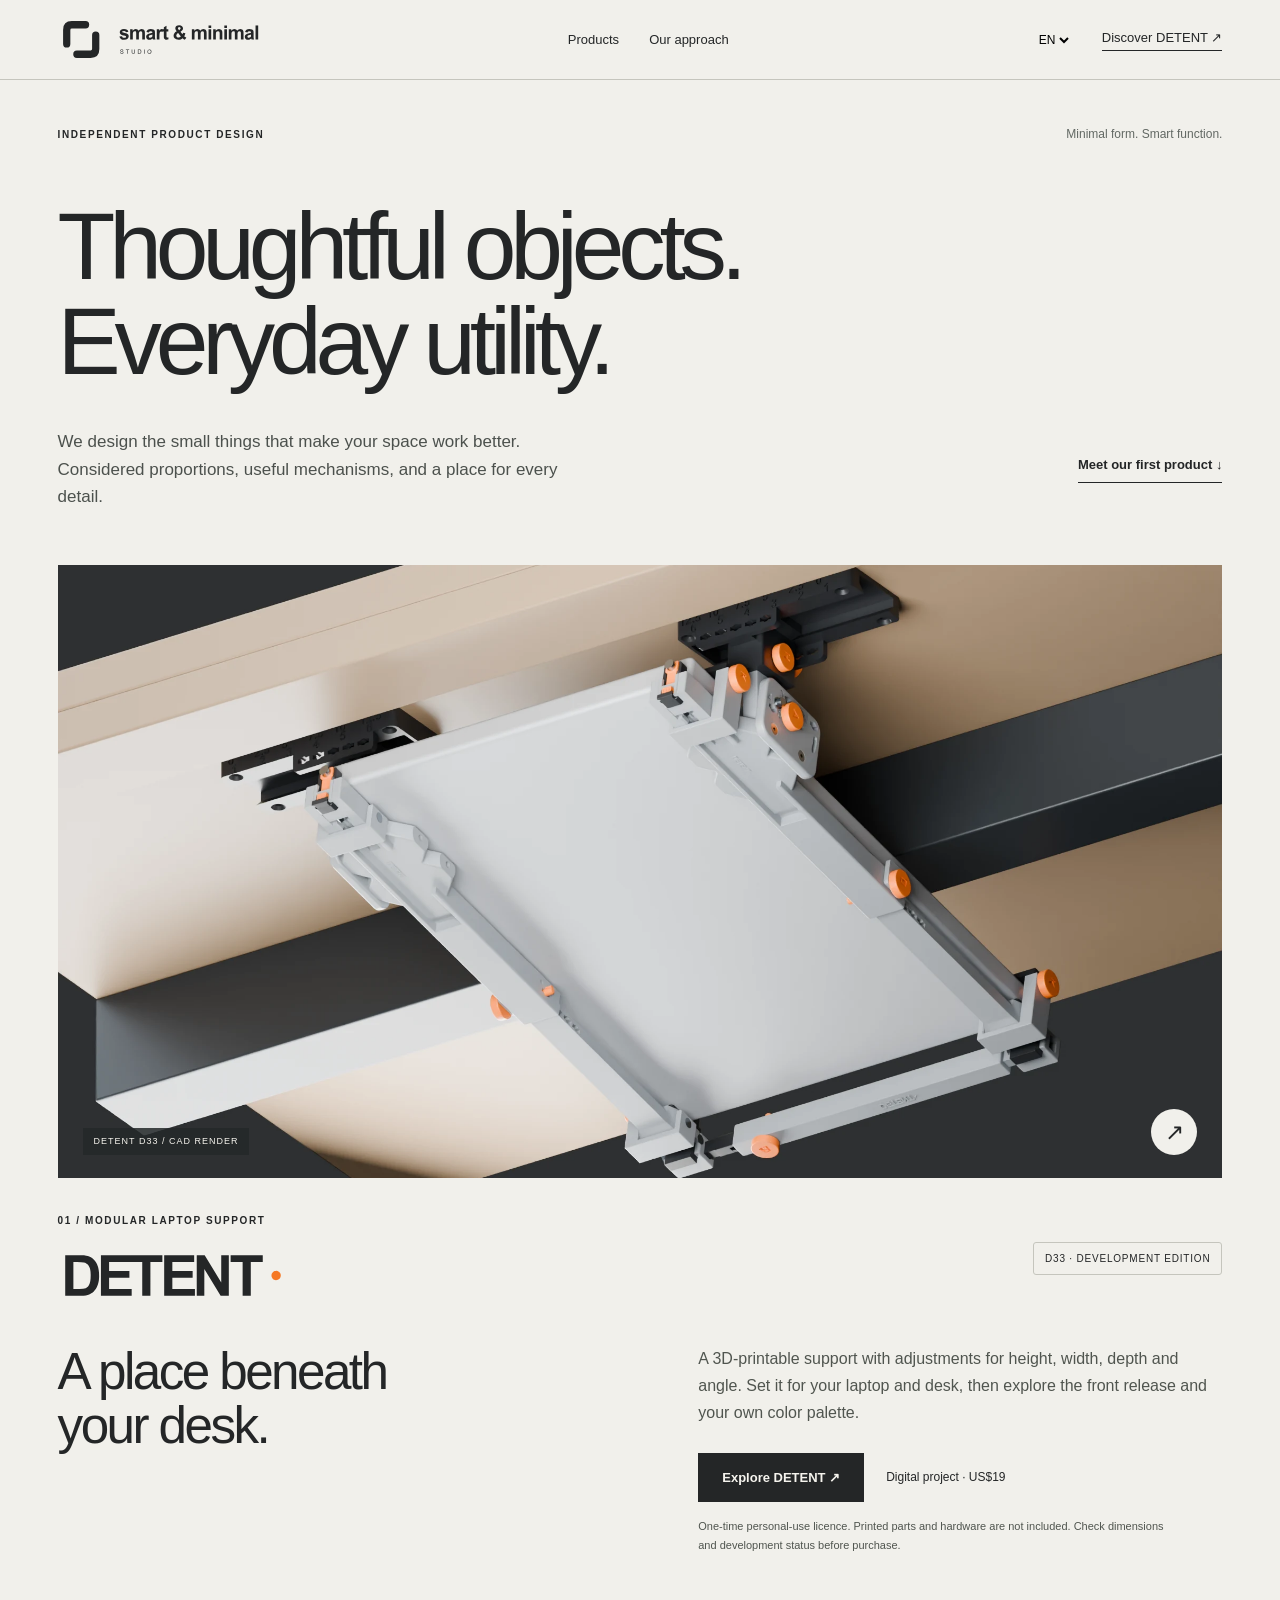
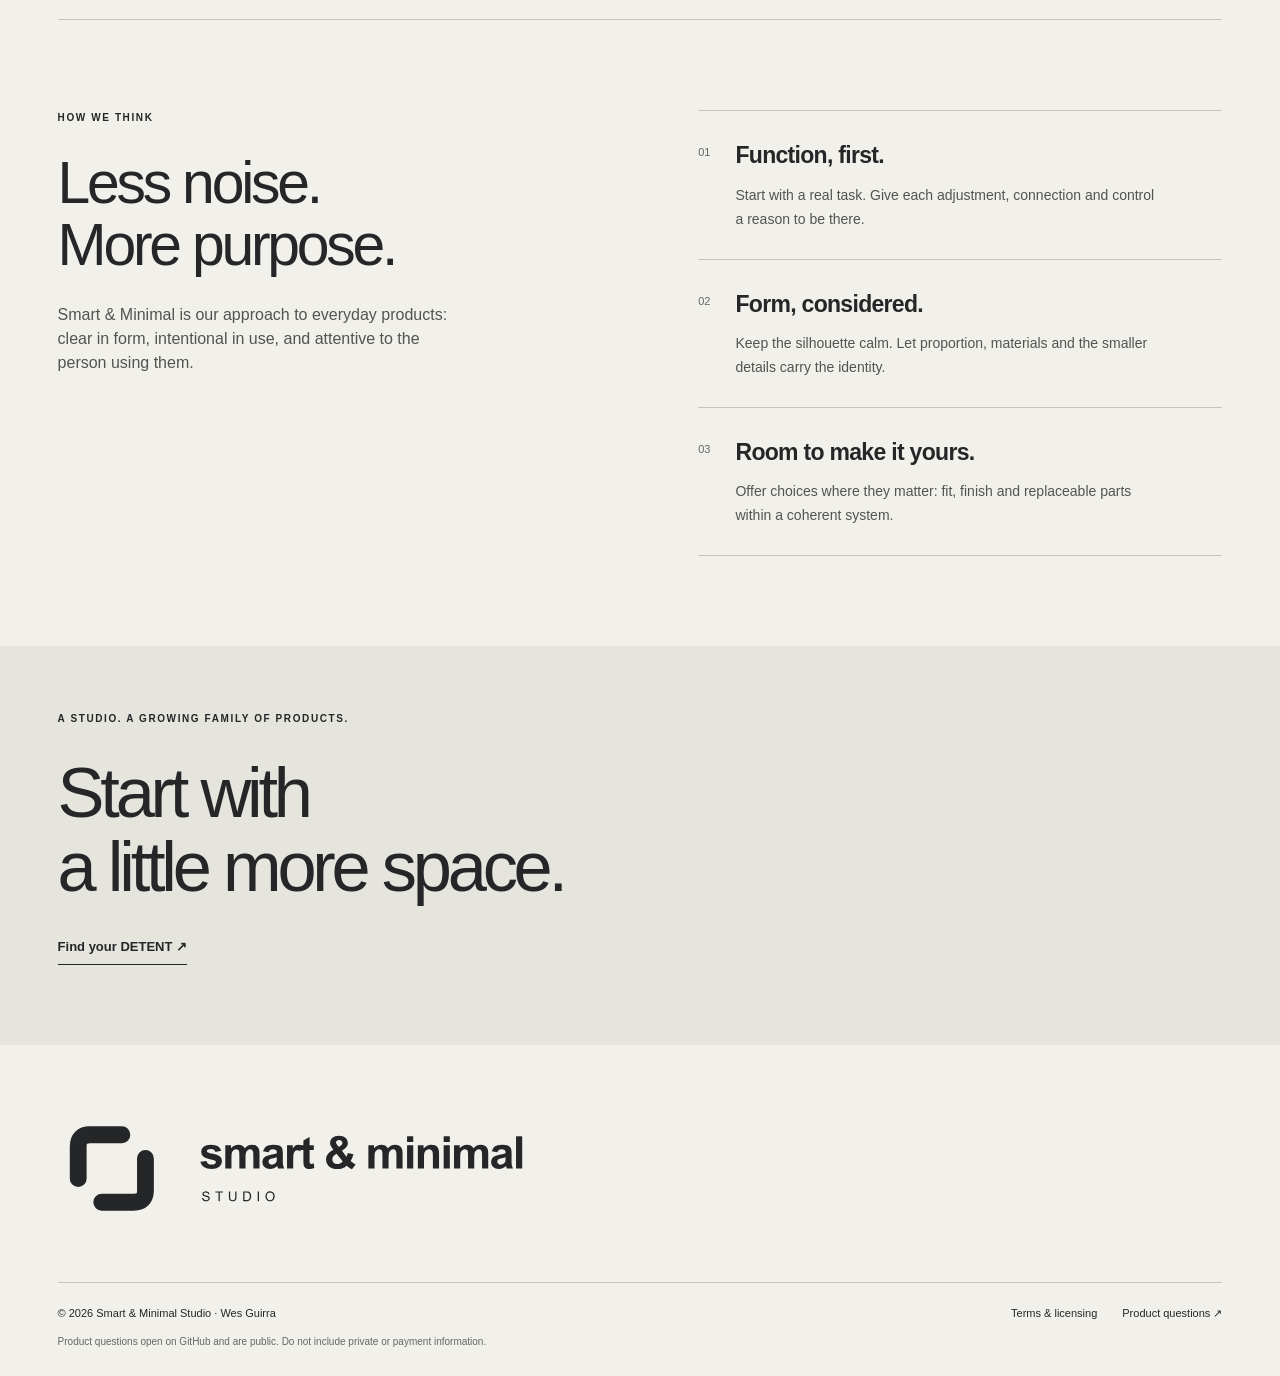
==== docs/index.html @ fddc5812 "Launch Smart & Minimal Studio with Interlock identity and DETENT product page" ====
<!doctype html>
<html lang="en">
<head>
<meta charset="utf-8"><meta name="viewport" content="width=device-width,initial-scale=1">
<title>Smart &amp; Minimal Studio — Thoughtful objects. Everyday utility.</title>
<meta name="description" content="Independent product design. Smart & Minimal Studio creates thoughtful objects and digital design projects, starting with DETENT, a modular under-desk laptop support.">
<meta name="theme-color" content="#f1f0eb"><link rel="canonical" href="https://wesguirra.github.io/smart-minimal-studio/">
<meta property="og:title" content="Smart & Minimal Studio"><meta property="og:description" content="Thoughtful objects. Everyday utility. Discover DETENT, our modular laptop support."><meta property="og:type" content="website"><meta property="og:image" content="https://wesguirra.github.io/smart-minimal-studio/products/detent/assets/renders/hero.webp">
<link rel="icon" href="assets/brand/avatar.svg" type="image/svg+xml"><link rel="stylesheet" href="assets/studio.css?v=1"><script defer src="assets/studio.js?v=1"></script>
</head>
<body>
<a class="skip" href="#main">Skip to content</a>
<header class="header"><a class="brand" href="./" aria-label="Smart &amp; Minimal Studio home"><img src="assets/brand/wordmark.svg" alt="Smart &amp; Minimal Studio" width="204" height="50"></a><nav aria-label="Main navigation"><a href="#products" data-en="Products" data-pt="Produtos">Products</a><a href="#approach" data-en="Our approach" data-pt="Nossa abordagem">Our approach</a></nav><div class="header-right"><select id="language" aria-label="Language"><option value="en">EN</option><option value="pt">PT</option></select><a class="header-link" href="products/detent/" data-en="Discover DETENT ↗" data-pt="Conheça o DETENT ↗">Discover DETENT ↗</a></div></header>
<main id="main">
<section class="intro"><div class="intro-top"><span class="eyebrow" data-en="INDEPENDENT PRODUCT DESIGN" data-pt="DESIGN DE PRODUTO INDEPENDENTE">INDEPENDENT PRODUCT DESIGN</span><span class="intro-note" data-en="Minimal form. Smart function." data-pt="Forma mínima. Função inteligente.">Minimal form. Smart function.</span></div><h1 data-en="Thoughtful objects.<br>Everyday utility." data-pt="Objetos bem pensados.<br>Utilidade no dia a dia.">Thoughtful objects.<br>Everyday utility.</h1><div class="intro-bottom"><p data-en="We design the small things that make your space work better. Considered proportions, useful mechanisms, and a place for every detail." data-pt="Projetamos os pequenos objetos que fazem seu espaço funcionar melhor. Proporções cuidadosas, mecanismos úteis e um lugar para cada detalhe.">We design the small things that make your space work better. Considered proportions, useful mechanisms, and a place for every detail.</p><a class="text-link" href="#products" data-en="Meet our first product ↓" data-pt="Conheça nosso primeiro produto ↓">Meet our first product ↓</a></div></section>
<section class="product-feature" id="products" aria-labelledby="detent-title"><div class="product-image"><img src="products/detent/assets/renders/hero.webp" alt="CAD render of DETENT holding a closed laptop beneath a wooden desk" width="2200" height="1375" fetchpriority="high"><span class="image-note" data-en="DETENT D33 / CAD RENDER" data-pt="DETENT D33 / RENDER CAD">DETENT D33 / CAD RENDER</span><a class="image-link" href="products/detent/" aria-label="Explore DETENT">↗</a></div><div class="product-info"><div class="product-heading"><div><span class="eyebrow" data-en="01 / MODULAR LAPTOP SUPPORT" data-pt="01 / SUPORTE MODULAR PARA LAPTOP">01 / MODULAR LAPTOP SUPPORT</span><h2 id="detent-title"><img src="products/detent/assets/brand/detent.svg" alt="DETENT•" width="230" height="55"></h2></div><span class="edition" data-en="D33 · DEVELOPMENT EDITION" data-pt="D33 · EDIÇÃO EM DESENVOLVIMENTO">D33 · DEVELOPMENT EDITION</span></div><div class="product-description"><h3 data-en="A place beneath<br>your desk." data-pt="Um lugar sob<br>a sua mesa.">A place beneath<br>your desk.</h3><div><p data-en="A 3D-printable support with adjustments for height, width, depth and angle. Set it for your laptop and desk, then explore the front release and your own color palette." data-pt="Um suporte para impressão 3D com ajustes de altura, largura, profundidade e ângulo. Configure para seu laptop e sua mesa, explore a trava frontal e escolha suas cores.">A 3D-printable support with adjustments for height, width, depth and angle. Set it for your laptop and desk, then explore the front release and your own color palette.</p><div class="product-actions"><a class="button" href="products/detent/" data-en="Explore DETENT ↗" data-pt="Explorar DETENT ↗">Explore DETENT ↗</a><span data-en="Digital project · US$19" data-pt="Projeto digital · US$19">Digital project · US$19</span></div><p class="fine" data-en="One-time personal-use licence. Printed parts and hardware are not included. Check dimensions and development status before purchase." data-pt="Licença pessoal em pagamento único. Peças impressas e ferragens não incluídas. Confira as dimensões e o estágio de desenvolvimento antes de comprar.">One-time personal-use licence. Printed parts and hardware are not included. Check dimensions and development status before purchase.</p></div></div></div></section>
<section class="approach" id="approach"><div class="approach-intro"><span class="eyebrow" data-en="HOW WE THINK" data-pt="COMO PENSAMOS">HOW WE THINK</span><h2 data-en="Less noise.<br>More purpose." data-pt="Menos ruído.<br>Mais propósito.">Less noise.<br>More purpose.</h2><p data-en="Smart & Minimal is our approach to everyday products: clear in form, intentional in use, and attentive to the person using them." data-pt="Smart & Minimal é nossa abordagem para produtos do dia a dia: formas claras, uso intencional e atenção a quem usa.">Smart & Minimal is our approach to everyday products: clear in form, intentional in use, and attentive to the person using them.</p></div><div class="principles"><article><span>01</span><div><h3 data-en="Function, first." data-pt="Função, primeiro.">Function, first.</h3><p data-en="Start with a real task. Give each adjustment, connection and control a reason to be there." data-pt="Começar por uma tarefa real. Dar a cada ajuste, conexão e controle uma razão para existir.">Start with a real task. Give each adjustment, connection and control a reason to be there.</p></div></article><article><span>02</span><div><h3 data-en="Form, considered." data-pt="Forma, pensada.">Form, considered.</h3><p data-en="Keep the silhouette calm. Let proportion, materials and the smaller details carry the identity." data-pt="Manter o contorno tranquilo. Deixar proporções, materiais e pequenos detalhes construírem a identidade.">Keep the silhouette calm. Let proportion, materials and the smaller details carry the identity.</p></div></article><article><span>03</span><div><h3 data-en="Room to make it yours." data-pt="Espaço para ser seu.">Room to make it yours.</h3><p data-en="Offer choices where they matter: fit, finish and replaceable parts within a coherent system." data-pt="Oferecer escolhas onde importam: encaixe, acabamento e peças substituíveis dentro de um sistema coerente.">Offer choices where they matter: fit, finish and replaceable parts within a coherent system.</p></div></article></div></section>
<section class="closing"><span class="eyebrow" data-en="A STUDIO. A GROWING FAMILY OF PRODUCTS." data-pt="UM ESTÚDIO. UMA FAMÍLIA DE PRODUTOS EM CONSTRUÇÃO.">A STUDIO. A GROWING FAMILY OF PRODUCTS.</span><h2 data-en="Start with<br>a little more space." data-pt="Comece com<br>um pouco mais de espaço.">Start with<br>a little more space.</h2><a class="text-link" href="products/detent/" data-en="Find your DETENT ↗" data-pt="Conheça o seu DETENT ↗">Find your DETENT ↗</a></section>
</main>
<footer><img class="footer-wordmark" src="assets/brand/wordmark.svg" alt="Smart &amp; Minimal Studio" width="422" height="104"><div class="footer-bottom"><span>© 2026 Smart &amp; Minimal Studio · Wes Guirra</span><div><a href="products/detent/terms.html" data-en="Terms & licensing" data-pt="Termos e licenças">Terms & licensing</a><a href="https://github.com/wesguirra/detent/issues/new" target="_blank" rel="noopener" data-en="Product questions ↗" data-pt="Dúvidas sobre o produto ↗">Product questions ↗</a></div></div><p class="fine" data-en="Product questions open on GitHub and are public. Do not include private or payment information." data-pt="Dúvidas sobre o produto são abertas no GitHub e são públicas. Não inclua informações privadas ou de pagamento.">Product questions open on GitHub and are public. Do not include private or payment information.</p></footer>
</body></html>
---- docs/assets/studio.css ----
:root{--paper:#f1f0eb;--ink:#242627;--muted:#626863;--line:#c5c5bd}*{box-sizing:border-box}html{scroll-behavior:smooth;scroll-padding-top:35px}body{margin:0;background:var(--paper);color:var(--ink);font:16px/1.5 -apple-system,BlinkMacSystemFont,"Segoe UI",Helvetica,Arial,sans-serif}a{color:inherit;text-decoration:none}button,input,select{font:inherit}a:focus-visible,select:focus-visible{outline:3px solid #a34b27;outline-offset:5px}img{max-width:100%}.skip{position:absolute;left:15px;top:-70px;background:var(--ink);color:var(--paper);padding:12px;z-index:10}.skip:focus{top:10px}.header{height:80px;padding:0 4.5vw;display:flex;align-items:center;justify-content:space-between;gap:30px;border-bottom:1px solid var(--line)}.brand img{display:block;width:204px;height:auto}.header nav,.header-right{display:flex;align-items:center;gap:30px;font-size:13px}.header select{background:transparent;border:0;font-size:12px}.header-link{border-bottom:1px solid var(--ink);padding-bottom:3px}.intro{padding:45px 4.5vw 55px}.intro-top,.intro-bottom{display:flex;justify-content:space-between;gap:40px;align-items:center}.eyebrow{display:block;font-size:10px;font-weight:550;letter-spacing:1.6px}.intro-note{font-size:12px;color:var(--muted)}h1,h2,h3,p{margin:0}h1{font-size:clamp(62px,7.4vw,122px);line-height:1;letter-spacing:-.065em;font-weight:500;margin:56px 0 40px}.intro-bottom p{max-width:510px;font-size:17px;color:#4c514d;line-height:1.6}.text-link{display:inline-block;border-bottom:1px solid var(--ink);padding-bottom:8px;font-size:13px;font-weight:600;white-space:nowrap}.product-feature{padding:0 4.5vw}.product-image{position:relative;background:#303234;overflow:hidden;aspect-ratio:1.9}.product-image img{width:100%;height:100%;display:block;object-fit:cover}.image-note{position:absolute;bottom:23px;left:25px;background:#24282ad9;color:#f5f3ed;padding:7px 11px;font-size:9px;letter-spacing:1px}.image-link{position:absolute;right:25px;bottom:23px;display:grid;place-content:center;width:46px;height:46px;background:var(--paper);border-radius:50%;font-size:23px}.product-info{padding:35px 0 65px;border-bottom:1px solid var(--line)}.product-heading{display:flex;justify-content:space-between;gap:24px;align-items:center}.product-heading h2{margin-top:20px;line-height:0}.product-heading img{display:block;width:230px;height:auto}.edition{font-size:10px;letter-spacing:.8px;border:1px solid var(--line);padding:8px 11px;border-radius:3px}.product-description{display:grid;grid-template-columns:1fr 1fr;gap:10%;margin-top:42px}.product-description h3{font-size:clamp(36px,4vw,64px);font-weight:500;letter-spacing:-.05em;line-height:1.06}.product-description p{max-width:540px;color:#50554f;line-height:1.7}.product-actions{display:flex;align-items:center;gap:22px;margin:26px 0 15px}.button{display:inline-flex;align-items:center;justify-content:center;padding:15px 24px;background:var(--ink);color:#f5f3ed;font-size:13px;font-weight:600;transition:background .2s}.button:hover{background:#424944}.product-actions span{font-size:12px}.fine{font-size:11px;line-height:1.6;color:var(--muted)}.product-description .fine{max-width:480px;font-size:11px}.approach{padding:90px 4.5vw;display:grid;grid-template-columns:1fr 1fr;gap:10%}.approach h2{font-size:clamp(38px,4.6vw,70px);font-weight:500;letter-spacing:-.055em;line-height:1.05;margin:27px 0}.approach-intro p{max-width:400px;color:#50554f}.principles article{display:flex;gap:25px;padding:27px 0;border-top:1px solid var(--line)}.principles article:last-child{border-bottom:1px solid var(--line)}.principles article>span{font-size:11px;color:var(--muted);padding-top:6px}.principles h3{font-size:23px;letter-spacing:-.7px;font-weight:550;margin-bottom:11px}.principles p{font-size:14px;max-width:420px;line-height:1.7;color:#50554f}.closing{padding:65px 4.5vw 80px;background:#e5e5dd}.closing h2{font-size:clamp(44px,5.5vw,85px);line-height:1.05;letter-spacing:-.06em;font-weight:500;margin:30px 0}footer{padding:65px 4.5vw 26px}.footer-wordmark{width:clamp(280px,37vw,540px);height:auto;display:block;margin-bottom:55px}.footer-bottom{border-top:1px solid var(--line);padding-top:22px;display:flex;justify-content:space-between;gap:20px;font-size:11px}.footer-bottom div{display:flex;gap:25px}footer .fine{margin-top:13px;font-size:10px}@media(min-width:1600px){.header,.intro,.product-feature,.approach,.closing,footer{padding-left:max(5vw,calc((100vw - 1440px)/2));padding-right:max(5vw,calc((100vw - 1440px)/2))}}@media(max-width:900px){.header nav{display:none}.product-description{gap:6%}.product-actions{align-items:flex-start;flex-direction:column;gap:14px}.approach{gap:7%}.header-right{gap:18px}}@media(max-width:700px){.header{height:68px;padding:0 20px;gap:20px}.brand img{width:178px}.header-link{display:none}.intro{padding:28px 22px 35px}.intro-top{align-items:flex-start;gap:20px}.intro-note{display:none}h1{font-size:clamp(46px,10.7vw,73px);line-height:1.06;margin:35px 0 28px;letter-spacing:-.065em}.intro-bottom{align-items:flex-start;flex-direction:column;gap:24px}.intro-bottom p{font-size:15px;max-width:400px}.product-feature{padding:0 22px}.product-image{aspect-ratio:1.15}.product-image img{object-fit:cover;object-position:54% center}.image-note{left:12px;bottom:12px;font-size:8px;padding:6px}.image-link{width:35px;height:35px;right:12px;bottom:12px;font-size:20px}.product-heading{align-items:flex-start;flex-direction:column;gap:22px}.product-heading img{width:190px}.product-heading h2{margin-top:14px}.edition{font-size:9px;padding:6px 8px}.product-info{padding-top:25px;padding-bottom:40px}.product-description{grid-template-columns:1fr;gap:25px;margin-top:28px}.product-description h3{font-size:40px}.product-description p{font-size:15px}.product-actions{flex-direction:row;align-items:center;flex-wrap:wrap;gap:17px}.button{padding:14px 18px}.product-description .fine{font-size:11px}.approach{padding:55px 22px;grid-template-columns:1fr;gap:36px}.approach h2{font-size:46px}.approach-intro p{font-size:15px}.principles h3{font-size:22px}.principles p{font-size:14px}.closing{padding:45px 22px 55px}.closing h2{font-size:47px}.closing .eyebrow{font-size:9px;letter-spacing:1px}footer{padding:45px 22px 23px}.footer-wordmark{width:290px;max-width:100%;margin-bottom:35px}.footer-bottom{flex-direction:column;gap:16px}.footer-bottom div{gap:22px}}@media(prefers-reduced-motion:reduce){html{scroll-behavior:auto}*{transition:none!important}}
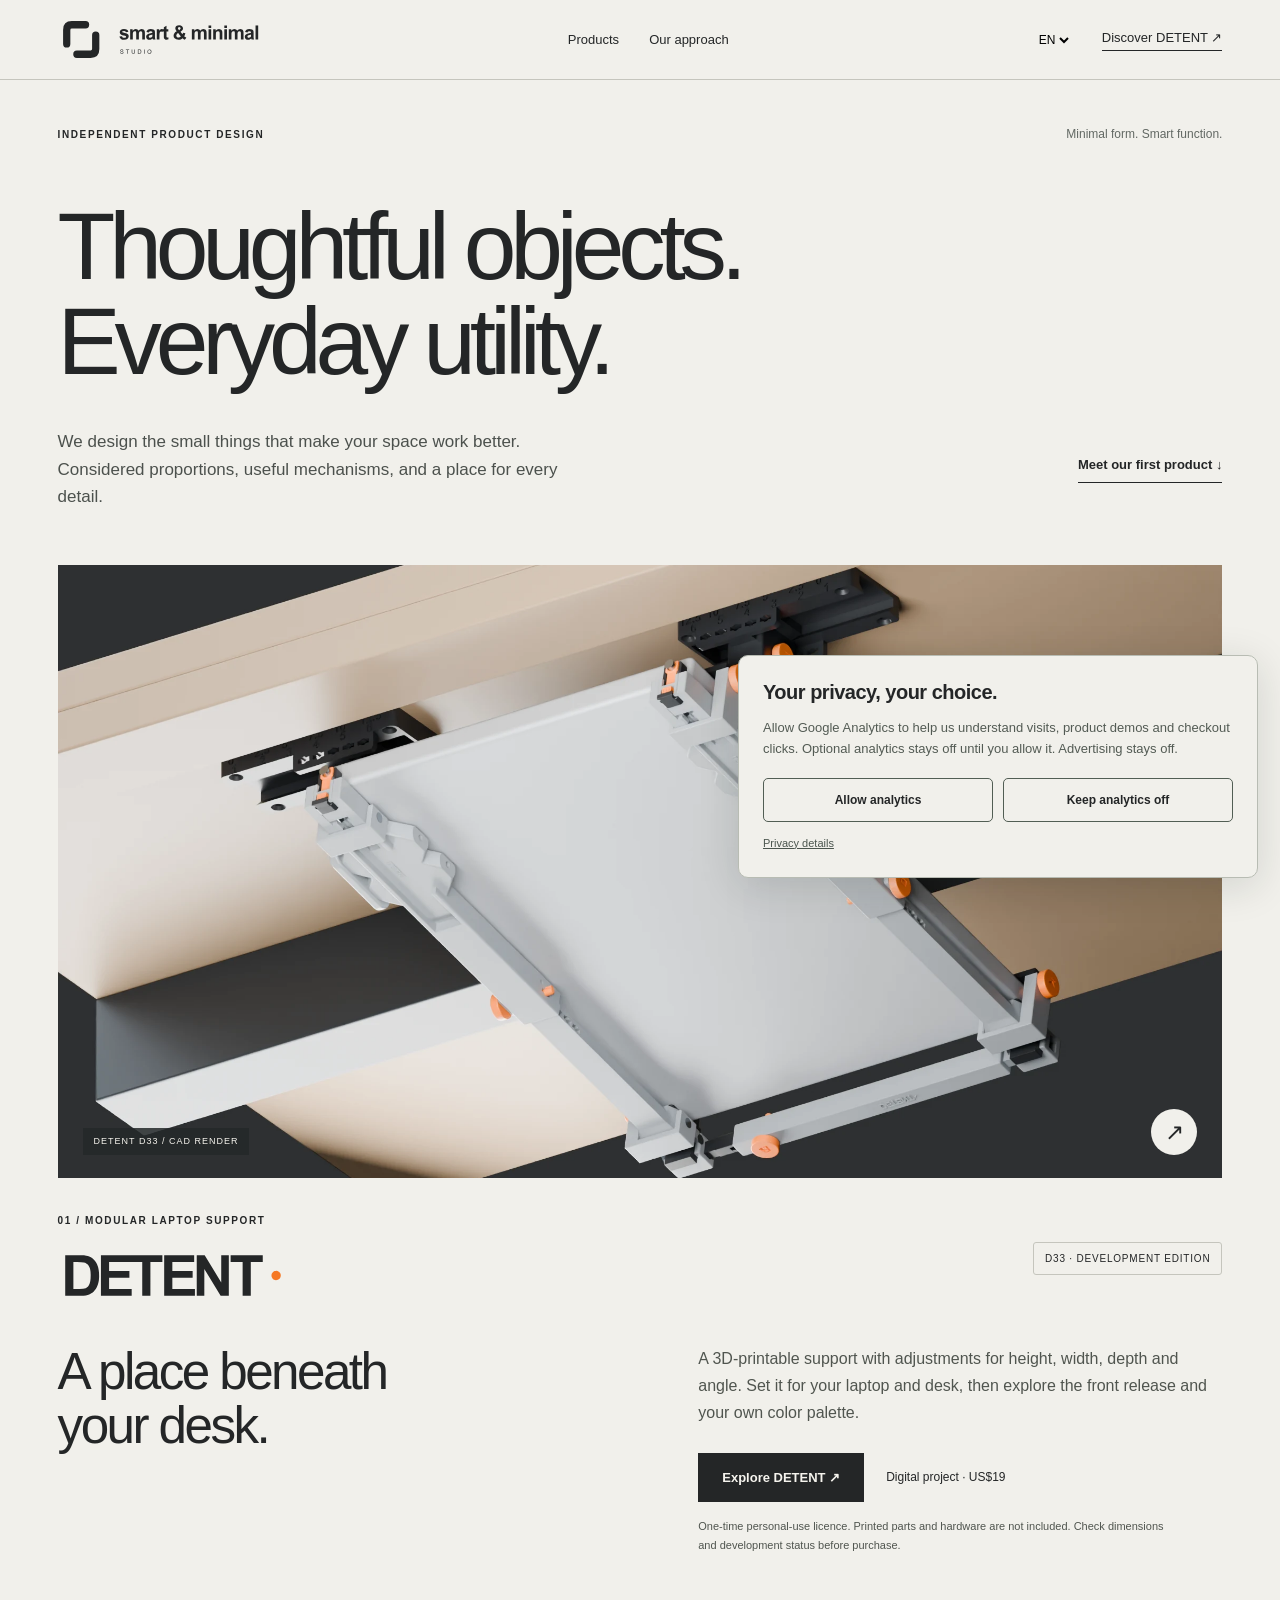
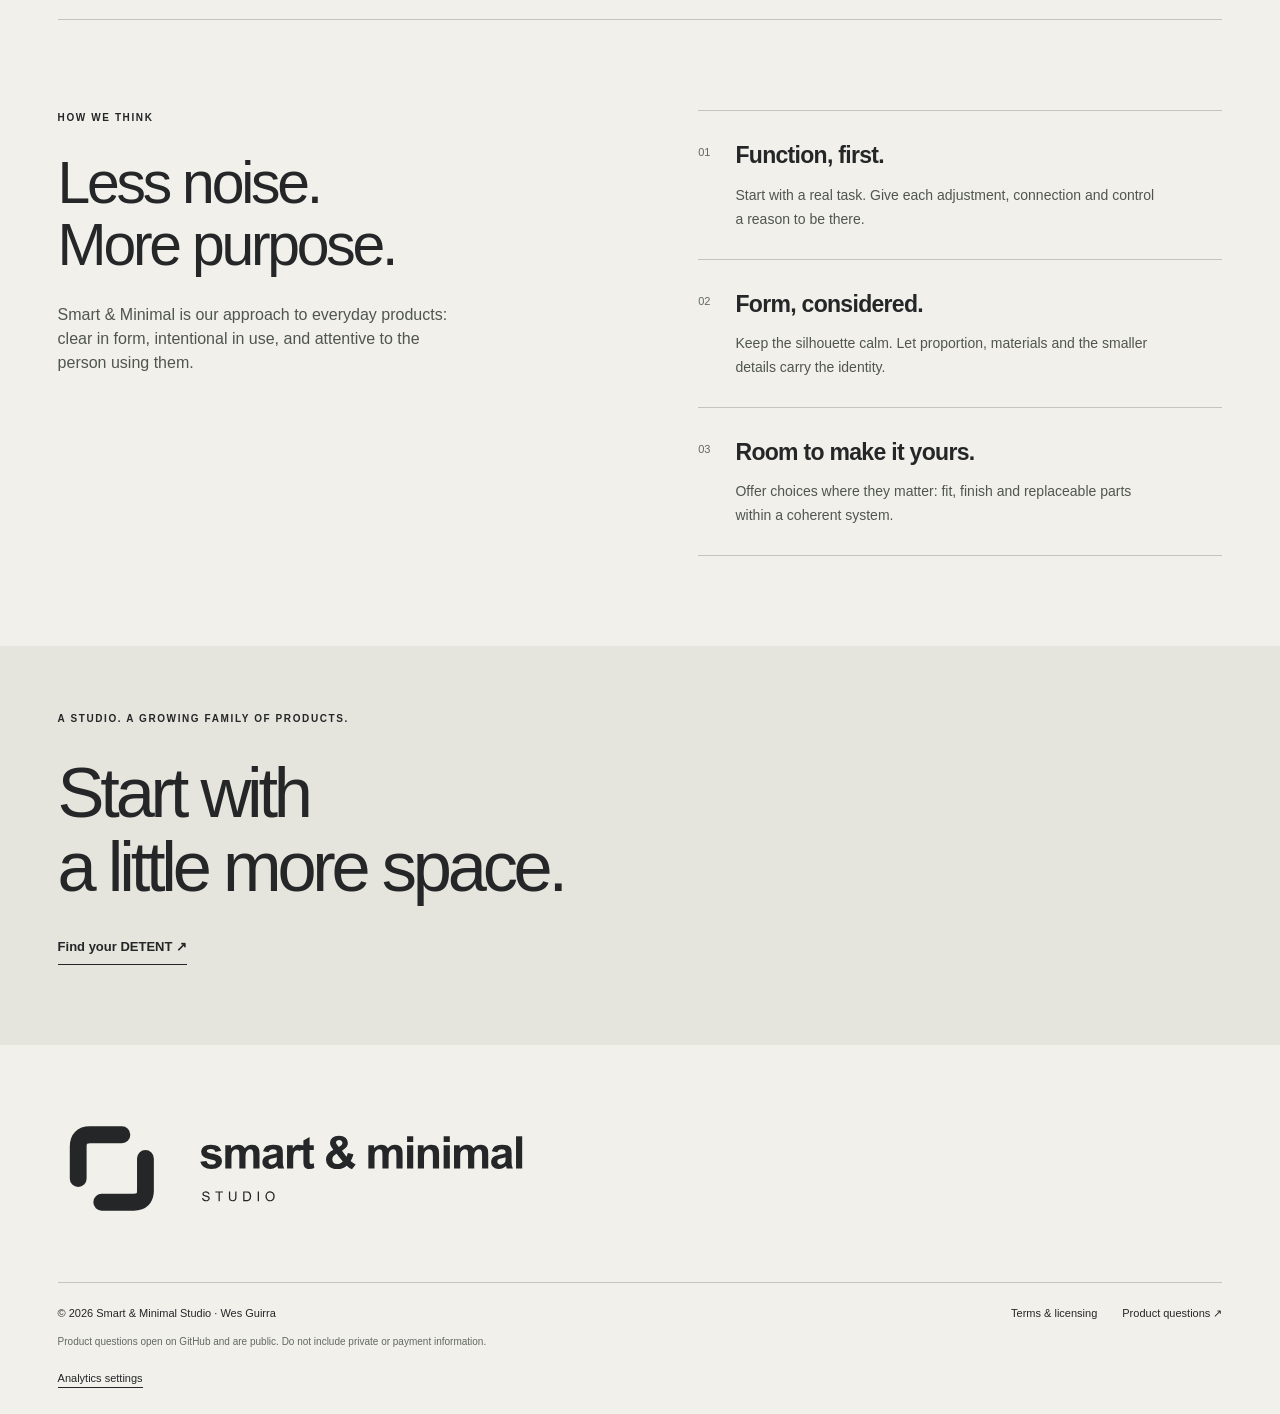
==== commit 38ef28bf: "Add opt-in GA4 measurement through GTM with explicit product events" ====
--- a/docs/index.html
+++ b/docs/index.html
@@ -7,7 +7,7 @@
 <meta name="theme-color" content="#f1f0eb"><link rel="canonical" href="https://wesguirra.github.io/smart-minimal-studio/">
 <meta property="og:title" content="Smart & Minimal Studio"><meta property="og:description" content="Thoughtful objects. Everyday utility. Discover DETENT, our modular laptop support."><meta property="og:type" content="website"><meta property="og:image" content="https://wesguirra.github.io/smart-minimal-studio/products/detent/assets/renders/hero.webp">
 <link rel="icon" href="assets/brand/avatar.svg" type="image/svg+xml"><link rel="stylesheet" href="assets/studio.css?v=1"><script defer src="assets/studio.js?v=1"></script>
-</head>
+<script defer src="assets/measurement.js?v=analytics1" data-container="GTM-TQ9M5MBR" data-measurement="G-B96EMNW1M1"></script></head>
 <body>
 <a class="skip" href="#main">Skip to content</a>
 <header class="header"><a class="brand" href="./" aria-label="Smart &amp; Minimal Studio home"><img src="assets/brand/wordmark.svg" alt="Smart &amp; Minimal Studio" width="204" height="50"></a><nav aria-label="Main navigation"><a href="#products" data-en="Products" data-pt="Produtos">Products</a><a href="#approach" data-en="Our approach" data-pt="Nossa abordagem">Our approach</a></nav><div class="header-right"><select id="language" aria-label="Language"><option value="en">EN</option><option value="pt">PT</option></select><a class="header-link" href="products/detent/" data-en="Discover DETENT ↗" data-pt="Conheça o DETENT ↗">Discover DETENT ↗</a></div></header>
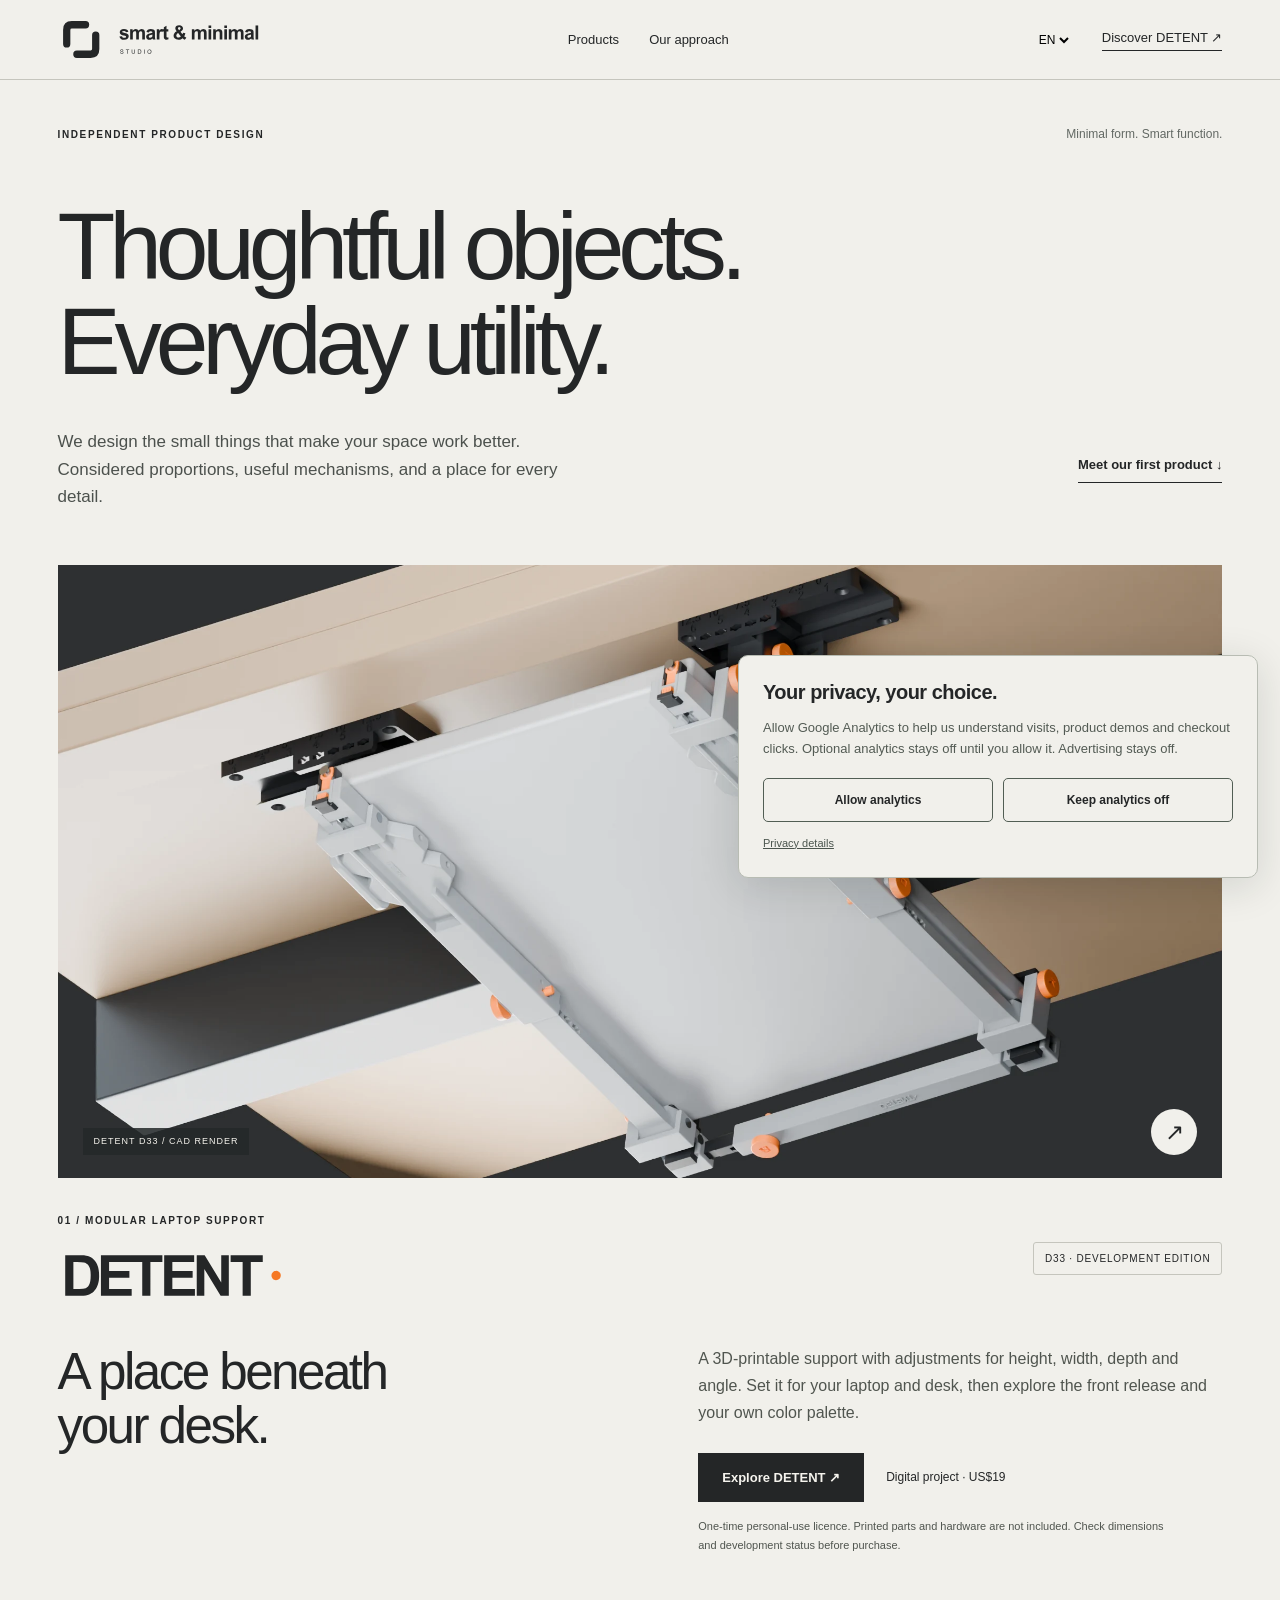
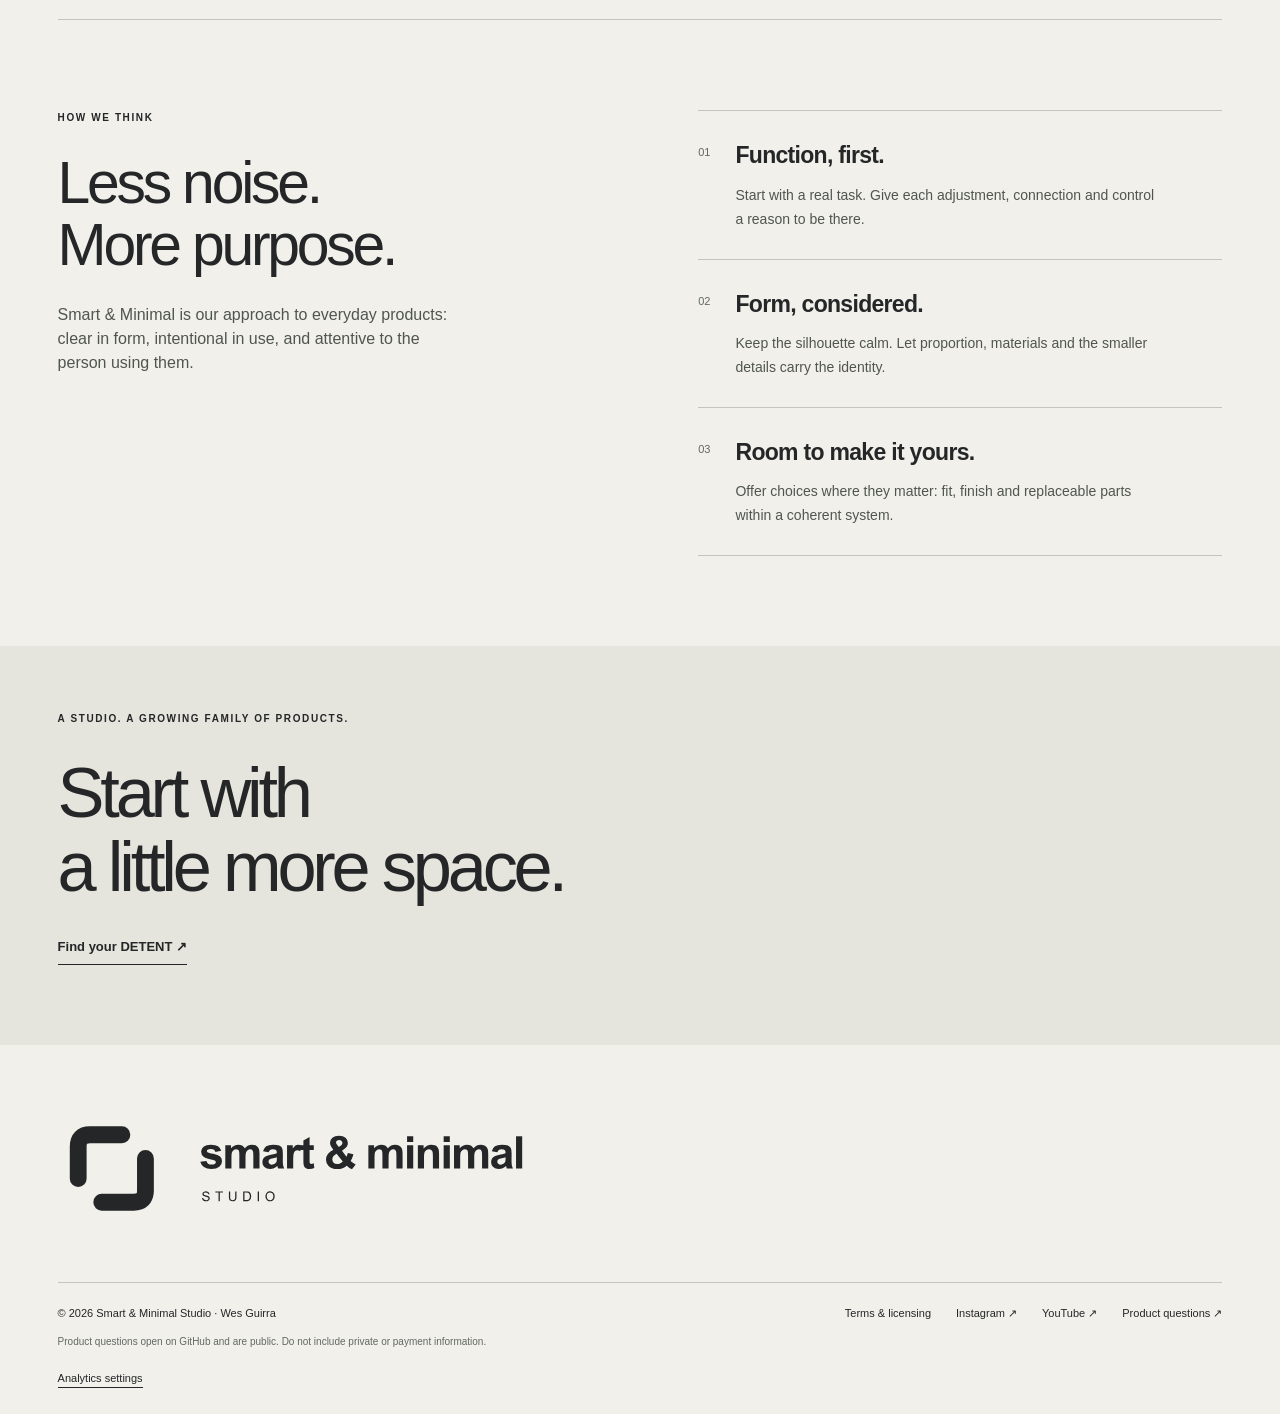
==== commit 3dfeb777: "Link verified studio social channels" ====
--- a/docs/index.html
+++ b/docs/index.html
@@ -17,5 +17,5 @@
 <section class="approach" id="approach"><div class="approach-intro"><span class="eyebrow" data-en="HOW WE THINK" data-pt="COMO PENSAMOS">HOW WE THINK</span><h2 data-en="Less noise.<br>More purpose." data-pt="Menos ruído.<br>Mais propósito.">Less noise.<br>More purpose.</h2><p data-en="Smart & Minimal is our approach to everyday products: clear in form, intentional in use, and attentive to the person using them." data-pt="Smart & Minimal é nossa abordagem para produtos do dia a dia: formas claras, uso intencional e atenção a quem usa.">Smart & Minimal is our approach to everyday products: clear in form, intentional in use, and attentive to the person using them.</p></div><div class="principles"><article><span>01</span><div><h3 data-en="Function, first." data-pt="Função, primeiro.">Function, first.</h3><p data-en="Start with a real task. Give each adjustment, connection and control a reason to be there." data-pt="Começar por uma tarefa real. Dar a cada ajuste, conexão e controle uma razão para existir.">Start with a real task. Give each adjustment, connection and control a reason to be there.</p></div></article><article><span>02</span><div><h3 data-en="Form, considered." data-pt="Forma, pensada.">Form, considered.</h3><p data-en="Keep the silhouette calm. Let proportion, materials and the smaller details carry the identity." data-pt="Manter o contorno tranquilo. Deixar proporções, materiais e pequenos detalhes construírem a identidade.">Keep the silhouette calm. Let proportion, materials and the smaller details carry the identity.</p></div></article><article><span>03</span><div><h3 data-en="Room to make it yours." data-pt="Espaço para ser seu.">Room to make it yours.</h3><p data-en="Offer choices where they matter: fit, finish and replaceable parts within a coherent system." data-pt="Oferecer escolhas onde importam: encaixe, acabamento e peças substituíveis dentro de um sistema coerente.">Offer choices where they matter: fit, finish and replaceable parts within a coherent system.</p></div></article></div></section>
 <section class="closing"><span class="eyebrow" data-en="A STUDIO. A GROWING FAMILY OF PRODUCTS." data-pt="UM ESTÚDIO. UMA FAMÍLIA DE PRODUTOS EM CONSTRUÇÃO.">A STUDIO. A GROWING FAMILY OF PRODUCTS.</span><h2 data-en="Start with<br>a little more space." data-pt="Comece com<br>um pouco mais de espaço.">Start with<br>a little more space.</h2><a class="text-link" href="products/detent/" data-en="Find your DETENT ↗" data-pt="Conheça o seu DETENT ↗">Find your DETENT ↗</a></section>
 </main>
-<footer><img class="footer-wordmark" src="assets/brand/wordmark.svg" alt="Smart &amp; Minimal Studio" width="422" height="104"><div class="footer-bottom"><span>© 2026 Smart &amp; Minimal Studio · Wes Guirra</span><div><a href="products/detent/terms.html" data-en="Terms & licensing" data-pt="Termos e licenças">Terms & licensing</a><a href="https://github.com/wesguirra/detent/issues/new" target="_blank" rel="noopener" data-en="Product questions ↗" data-pt="Dúvidas sobre o produto ↗">Product questions ↗</a></div></div><p class="fine" data-en="Product questions open on GitHub and are public. Do not include private or payment information." data-pt="Dúvidas sobre o produto são abertas no GitHub e são públicas. Não inclua informações privadas ou de pagamento.">Product questions open on GitHub and are public. Do not include private or payment information.</p></footer>
+<footer><img class="footer-wordmark" src="assets/brand/wordmark.svg" alt="Smart &amp; Minimal Studio" width="422" height="104"><div class="footer-bottom"><span>© 2026 Smart &amp; Minimal Studio · Wes Guirra</span><div><a href="products/detent/terms.html" data-en="Terms & licensing" data-pt="Termos e licenças">Terms & licensing</a><a href="https://www.instagram.com/smartminimalstudio.design/" target="_blank" rel="noopener">Instagram ↗</a><a href="https://www.youtube.com/@smartminimalstudio" target="_blank" rel="noopener">YouTube ↗</a><a href="https://github.com/wesguirra/detent/issues/new" target="_blank" rel="noopener" data-en="Product questions ↗" data-pt="Dúvidas sobre o produto ↗">Product questions ↗</a></div></div><p class="fine" data-en="Product questions open on GitHub and are public. Do not include private or payment information." data-pt="Dúvidas sobre o produto são abertas no GitHub e são públicas. Não inclua informações privadas ou de pagamento.">Product questions open on GitHub and are public. Do not include private or payment information.</p></footer>
 </body></html>
--- a/docs/assets/studio.css
+++ b/docs/assets/studio.css
@@ -1 +1 @@
-:root{--paper:#f1f0eb;--ink:#242627;--muted:#626863;--line:#c5c5bd}*{box-sizing:border-box}html{scroll-behavior:smooth;scroll-padding-top:35px}body{margin:0;background:var(--paper);color:var(--ink);font:16px/1.5 -apple-system,BlinkMacSystemFont,"Segoe UI",Helvetica,Arial,sans-serif}a{color:inherit;text-decoration:none}button,input,select{font:inherit}a:focus-visible,select:focus-visible{outline:3px solid #a34b27;outline-offset:5px}img{max-width:100%}.skip{position:absolute;left:15px;top:-70px;background:var(--ink);color:var(--paper);padding:12px;z-index:10}.skip:focus{top:10px}.header{height:80px;padding:0 4.5vw;display:flex;align-items:center;justify-content:space-between;gap:30px;border-bottom:1px solid var(--line)}.brand img{display:block;width:204px;height:auto}.header nav,.header-right{display:flex;align-items:center;gap:30px;font-size:13px}.header select{background:transparent;border:0;font-size:12px}.header-link{border-bottom:1px solid var(--ink);padding-bottom:3px}.intro{padding:45px 4.5vw 55px}.intro-top,.intro-bottom{display:flex;justify-content:space-between;gap:40px;align-items:center}.eyebrow{display:block;font-size:10px;font-weight:550;letter-spacing:1.6px}.intro-note{font-size:12px;color:var(--muted)}h1,h2,h3,p{margin:0}h1{font-size:clamp(62px,7.4vw,122px);line-height:1;letter-spacing:-.065em;font-weight:500;margin:56px 0 40px}.intro-bottom p{max-width:510px;font-size:17px;color:#4c514d;line-height:1.6}.text-link{display:inline-block;border-bottom:1px solid var(--ink);padding-bottom:8px;font-size:13px;font-weight:600;white-space:nowrap}.product-feature{padding:0 4.5vw}.product-image{position:relative;background:#303234;overflow:hidden;aspect-ratio:1.9}.product-image img{width:100%;height:100%;display:block;object-fit:cover}.image-note{position:absolute;bottom:23px;left:25px;background:#24282ad9;color:#f5f3ed;padding:7px 11px;font-size:9px;letter-spacing:1px}.image-link{position:absolute;right:25px;bottom:23px;display:grid;place-content:center;width:46px;height:46px;background:var(--paper);border-radius:50%;font-size:23px}.product-info{padding:35px 0 65px;border-bottom:1px solid var(--line)}.product-heading{display:flex;justify-content:space-between;gap:24px;align-items:center}.product-heading h2{margin-top:20px;line-height:0}.product-heading img{display:block;width:230px;height:auto}.edition{font-size:10px;letter-spacing:.8px;border:1px solid var(--line);padding:8px 11px;border-radius:3px}.product-description{display:grid;grid-template-columns:1fr 1fr;gap:10%;margin-top:42px}.product-description h3{font-size:clamp(36px,4vw,64px);font-weight:500;letter-spacing:-.05em;line-height:1.06}.product-description p{max-width:540px;color:#50554f;line-height:1.7}.product-actions{display:flex;align-items:center;gap:22px;margin:26px 0 15px}.button{display:inline-flex;align-items:center;justify-content:center;padding:15px 24px;background:var(--ink);color:#f5f3ed;font-size:13px;font-weight:600;transition:background .2s}.button:hover{background:#424944}.product-actions span{font-size:12px}.fine{font-size:11px;line-height:1.6;color:var(--muted)}.product-description .fine{max-width:480px;font-size:11px}.approach{padding:90px 4.5vw;display:grid;grid-template-columns:1fr 1fr;gap:10%}.approach h2{font-size:clamp(38px,4.6vw,70px);font-weight:500;letter-spacing:-.055em;line-height:1.05;margin:27px 0}.approach-intro p{max-width:400px;color:#50554f}.principles article{display:flex;gap:25px;padding:27px 0;border-top:1px solid var(--line)}.principles article:last-child{border-bottom:1px solid var(--line)}.principles article>span{font-size:11px;color:var(--muted);padding-top:6px}.principles h3{font-size:23px;letter-spacing:-.7px;font-weight:550;margin-bottom:11px}.principles p{font-size:14px;max-width:420px;line-height:1.7;color:#50554f}.closing{padding:65px 4.5vw 80px;background:#e5e5dd}.closing h2{font-size:clamp(44px,5.5vw,85px);line-height:1.05;letter-spacing:-.06em;font-weight:500;margin:30px 0}footer{padding:65px 4.5vw 26px}.footer-wordmark{width:clamp(280px,37vw,540px);height:auto;display:block;margin-bottom:55px}.footer-bottom{border-top:1px solid var(--line);padding-top:22px;display:flex;justify-content:space-between;gap:20px;font-size:11px}.footer-bottom div{display:flex;gap:25px}footer .fine{margin-top:13px;font-size:10px}@media(min-width:1600px){.header,.intro,.product-feature,.approach,.closing,footer{padding-left:max(5vw,calc((100vw - 1440px)/2));padding-right:max(5vw,calc((100vw - 1440px)/2))}}@media(max-width:900px){.header nav{display:none}.product-description{gap:6%}.product-actions{align-items:flex-start;flex-direction:column;gap:14px}.approach{gap:7%}.header-right{gap:18px}}@media(max-width:700px){.header{height:68px;padding:0 20px;gap:20px}.brand img{width:178px}.header-link{display:none}.intro{padding:28px 22px 35px}.intro-top{align-items:flex-start;gap:20px}.intro-note{display:none}h1{font-size:clamp(46px,10.7vw,73px);line-height:1.06;margin:35px 0 28px;letter-spacing:-.065em}.intro-bottom{align-items:flex-start;flex-direction:column;gap:24px}.intro-bottom p{font-size:15px;max-width:400px}.product-feature{padding:0 22px}.product-image{aspect-ratio:1.15}.product-image img{object-fit:cover;object-position:54% center}.image-note{left:12px;bottom:12px;font-size:8px;padding:6px}.image-link{width:35px;height:35px;right:12px;bottom:12px;font-size:20px}.product-heading{align-items:flex-start;flex-direction:column;gap:22px}.product-heading img{width:190px}.product-heading h2{margin-top:14px}.edition{font-size:9px;padding:6px 8px}.product-info{padding-top:25px;padding-bottom:40px}.product-description{grid-template-columns:1fr;gap:25px;margin-top:28px}.product-description h3{font-size:40px}.product-description p{font-size:15px}.product-actions{flex-direction:row;align-items:center;flex-wrap:wrap;gap:17px}.button{padding:14px 18px}.product-description .fine{font-size:11px}.approach{padding:55px 22px;grid-template-columns:1fr;gap:36px}.approach h2{font-size:46px}.approach-intro p{font-size:15px}.principles h3{font-size:22px}.principles p{font-size:14px}.closing{padding:45px 22px 55px}.closing h2{font-size:47px}.closing .eyebrow{font-size:9px;letter-spacing:1px}footer{padding:45px 22px 23px}.footer-wordmark{width:290px;max-width:100%;margin-bottom:35px}.footer-bottom{flex-direction:column;gap:16px}.footer-bottom div{gap:22px}}@media(prefers-reduced-motion:reduce){html{scroll-behavior:auto}*{transition:none!important}}
+:root{--paper:#f1f0eb;--ink:#242627;--muted:#626863;--line:#c5c5bd}*{box-sizing:border-box}html{scroll-behavior:smooth;scroll-padding-top:35px}body{margin:0;background:var(--paper);color:var(--ink);font:16px/1.5 -apple-system,BlinkMacSystemFont,"Segoe UI",Helvetica,Arial,sans-serif}a{color:inherit;text-decoration:none}button,input,select{font:inherit}a:focus-visible,select:focus-visible{outline:3px solid #a34b27;outline-offset:5px}img{max-width:100%}.skip{position:absolute;left:15px;top:-70px;background:var(--ink);color:var(--paper);padding:12px;z-index:10}.skip:focus{top:10px}.header{height:80px;padding:0 4.5vw;display:flex;align-items:center;justify-content:space-between;gap:30px;border-bottom:1px solid var(--line)}.brand img{display:block;width:204px;height:auto}.header nav,.header-right{display:flex;align-items:center;gap:30px;font-size:13px}.header select{background:transparent;border:0;font-size:12px}.header-link{border-bottom:1px solid var(--ink);padding-bottom:3px}.intro{padding:45px 4.5vw 55px}.intro-top,.intro-bottom{display:flex;justify-content:space-between;gap:40px;align-items:center}.eyebrow{display:block;font-size:10px;font-weight:550;letter-spacing:1.6px}.intro-note{font-size:12px;color:var(--muted)}h1,h2,h3,p{margin:0}h1{font-size:clamp(62px,7.4vw,122px);line-height:1;letter-spacing:-.065em;font-weight:500;margin:56px 0 40px}.intro-bottom p{max-width:510px;font-size:17px;color:#4c514d;line-height:1.6}.text-link{display:inline-block;border-bottom:1px solid var(--ink);padding-bottom:8px;font-size:13px;font-weight:600;white-space:nowrap}.product-feature{padding:0 4.5vw}.product-image{position:relative;background:#303234;overflow:hidden;aspect-ratio:1.9}.product-image img{width:100%;height:100%;display:block;object-fit:cover}.image-note{position:absolute;bottom:23px;left:25px;background:#24282ad9;color:#f5f3ed;padding:7px 11px;font-size:9px;letter-spacing:1px}.image-link{position:absolute;right:25px;bottom:23px;display:grid;place-content:center;width:46px;height:46px;background:var(--paper);border-radius:50%;font-size:23px}.product-info{padding:35px 0 65px;border-bottom:1px solid var(--line)}.product-heading{display:flex;justify-content:space-between;gap:24px;align-items:center}.product-heading h2{margin-top:20px;line-height:0}.product-heading img{display:block;width:230px;height:auto}.edition{font-size:10px;letter-spacing:.8px;border:1px solid var(--line);padding:8px 11px;border-radius:3px}.product-description{display:grid;grid-template-columns:1fr 1fr;gap:10%;margin-top:42px}.product-description h3{font-size:clamp(36px,4vw,64px);font-weight:500;letter-spacing:-.05em;line-height:1.06}.product-description p{max-width:540px;color:#50554f;line-height:1.7}.product-actions{display:flex;align-items:center;gap:22px;margin:26px 0 15px}.button{display:inline-flex;align-items:center;justify-content:center;padding:15px 24px;background:var(--ink);color:#f5f3ed;font-size:13px;font-weight:600;transition:background .2s}.button:hover{background:#424944}.product-actions span{font-size:12px}.fine{font-size:11px;line-height:1.6;color:var(--muted)}.product-description .fine{max-width:480px;font-size:11px}.approach{padding:90px 4.5vw;display:grid;grid-template-columns:1fr 1fr;gap:10%}.approach h2{font-size:clamp(38px,4.6vw,70px);font-weight:500;letter-spacing:-.055em;line-height:1.05;margin:27px 0}.approach-intro p{max-width:400px;color:#50554f}.principles article{display:flex;gap:25px;padding:27px 0;border-top:1px solid var(--line)}.principles article:last-child{border-bottom:1px solid var(--line)}.principles article>span{font-size:11px;color:var(--muted);padding-top:6px}.principles h3{font-size:23px;letter-spacing:-.7px;font-weight:550;margin-bottom:11px}.principles p{font-size:14px;max-width:420px;line-height:1.7;color:#50554f}.closing{padding:65px 4.5vw 80px;background:#e5e5dd}.closing h2{font-size:clamp(44px,5.5vw,85px);line-height:1.05;letter-spacing:-.06em;font-weight:500;margin:30px 0}footer{padding:65px 4.5vw 26px}.footer-wordmark{width:clamp(280px,37vw,540px);height:auto;display:block;margin-bottom:55px}.footer-bottom{border-top:1px solid var(--line);padding-top:22px;display:flex;justify-content:space-between;gap:20px;font-size:11px}.footer-bottom div{display:flex;flex-wrap:wrap;gap:25px}footer .fine{margin-top:13px;font-size:10px}@media(min-width:1600px){.header,.intro,.product-feature,.approach,.closing,footer{padding-left:max(5vw,calc((100vw - 1440px)/2));padding-right:max(5vw,calc((100vw - 1440px)/2))}}@media(max-width:900px){.header nav{display:none}.product-description{gap:6%}.product-actions{align-items:flex-start;flex-direction:column;gap:14px}.approach{gap:7%}.header-right{gap:18px}}@media(max-width:700px){.header{height:68px;padding:0 20px;gap:20px}.brand img{width:178px}.header-link{display:none}.intro{padding:28px 22px 35px}.intro-top{align-items:flex-start;gap:20px}.intro-note{display:none}h1{font-size:clamp(46px,10.7vw,73px);line-height:1.06;margin:35px 0 28px;letter-spacing:-.065em}.intro-bottom{align-items:flex-start;flex-direction:column;gap:24px}.intro-bottom p{font-size:15px;max-width:400px}.product-feature{padding:0 22px}.product-image{aspect-ratio:1.15}.product-image img{object-fit:cover;object-position:54% center}.image-note{left:12px;bottom:12px;font-size:8px;padding:6px}.image-link{width:35px;height:35px;right:12px;bottom:12px;font-size:20px}.product-heading{align-items:flex-start;flex-direction:column;gap:22px}.product-heading img{width:190px}.product-heading h2{margin-top:14px}.edition{font-size:9px;padding:6px 8px}.product-info{padding-top:25px;padding-bottom:40px}.product-description{grid-template-columns:1fr;gap:25px;margin-top:28px}.product-description h3{font-size:40px}.product-description p{font-size:15px}.product-actions{flex-direction:row;align-items:center;flex-wrap:wrap;gap:17px}.button{padding:14px 18px}.product-description .fine{font-size:11px}.approach{padding:55px 22px;grid-template-columns:1fr;gap:36px}.approach h2{font-size:46px}.approach-intro p{font-size:15px}.principles h3{font-size:22px}.principles p{font-size:14px}.closing{padding:45px 22px 55px}.closing h2{font-size:47px}.closing .eyebrow{font-size:9px;letter-spacing:1px}footer{padding:45px 22px 23px}.footer-wordmark{width:290px;max-width:100%;margin-bottom:35px}.footer-bottom{flex-direction:column;gap:16px}.footer-bottom div{gap:22px}}@media(prefers-reduced-motion:reduce){html{scroll-behavior:auto}*{transition:none!important}}
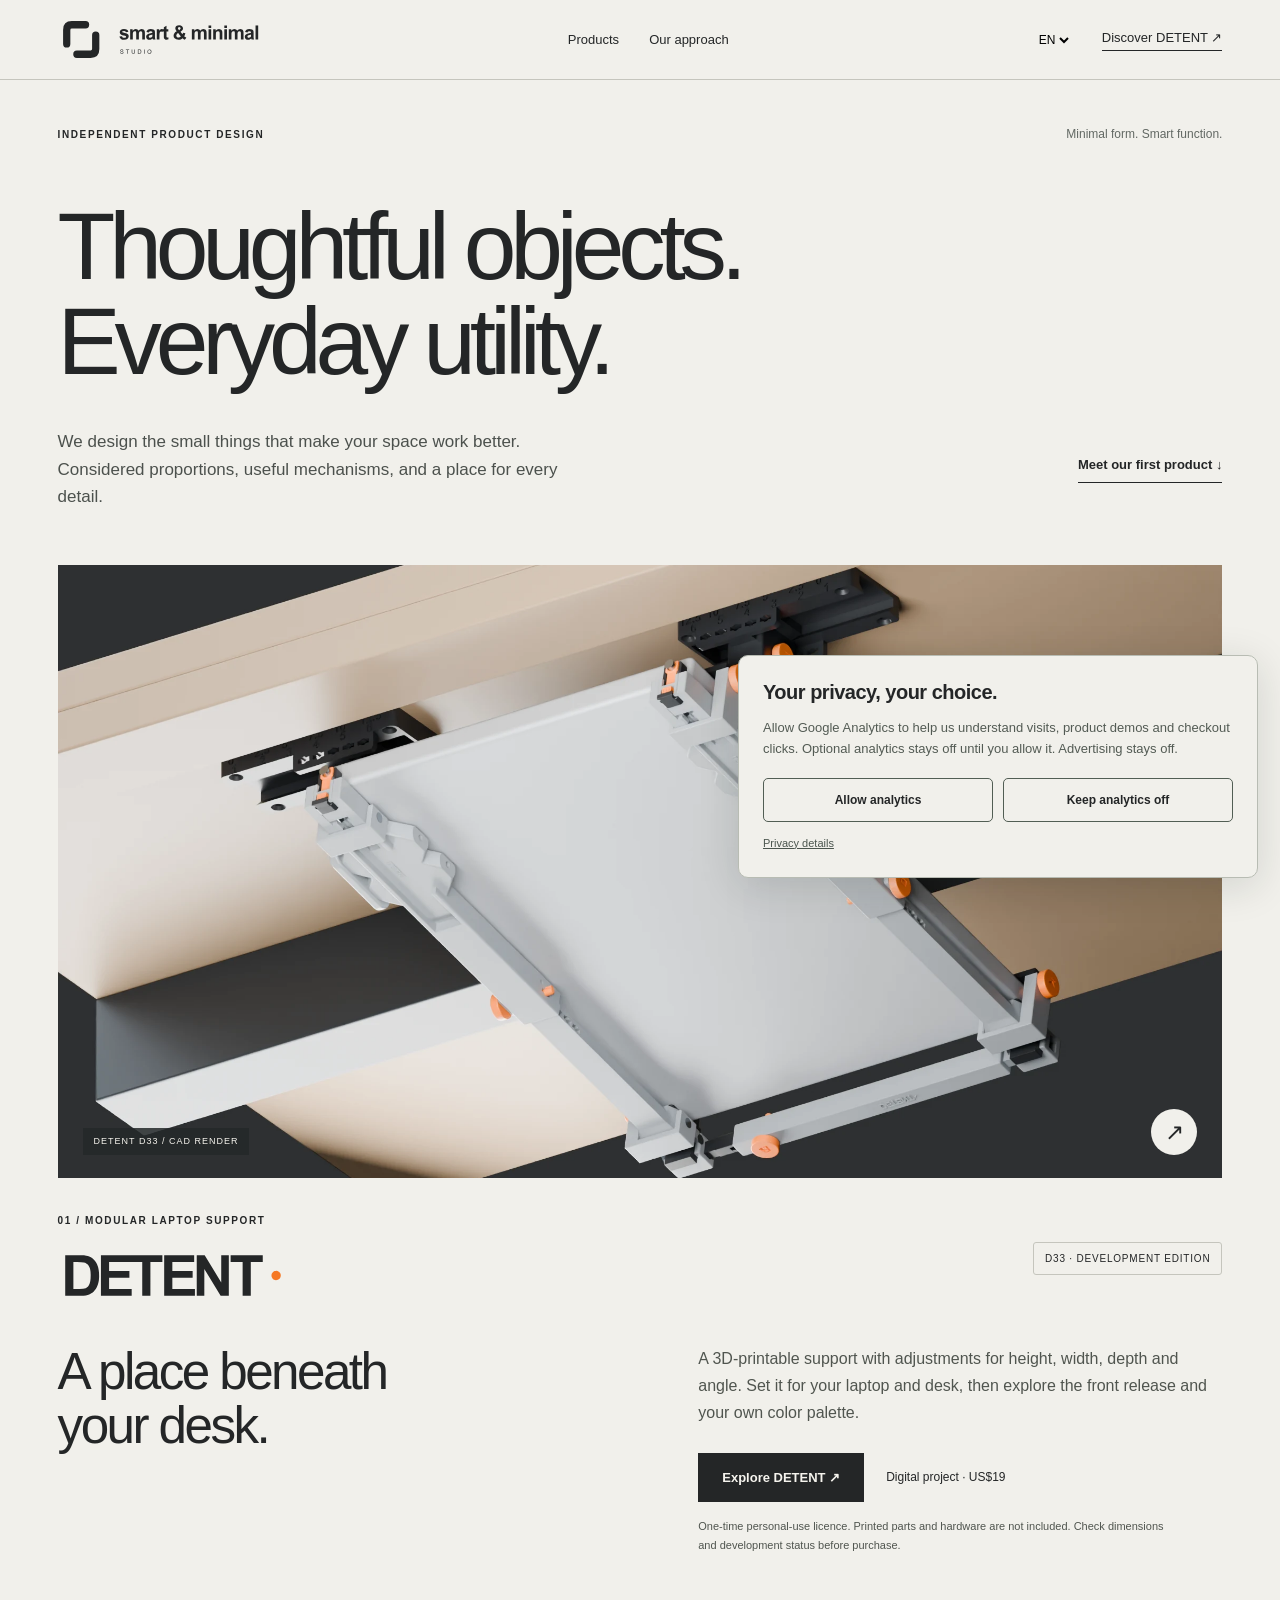
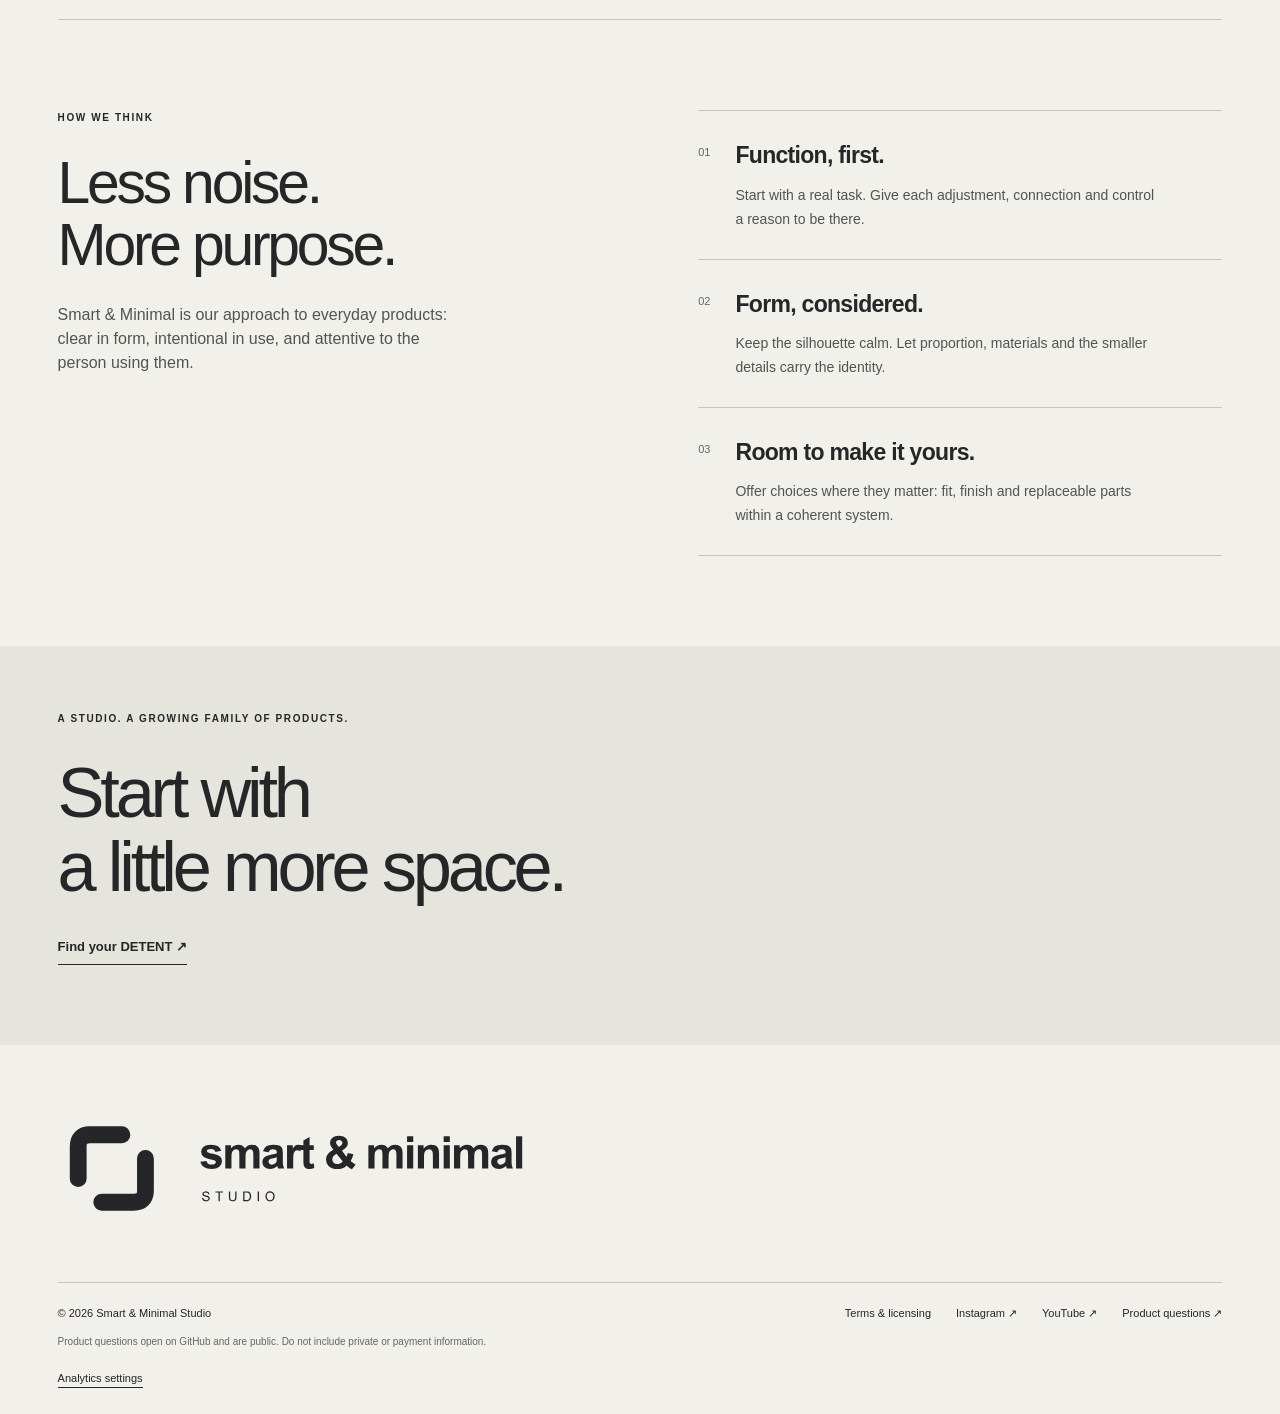
==== commit 64c43449: "Move studio website to organization Pages domain" ====
--- a/docs/index.html
+++ b/docs/index.html
@@ -4,8 +4,8 @@
 <meta charset="utf-8"><meta name="viewport" content="width=device-width,initial-scale=1">
 <title>Smart &amp; Minimal Studio — Thoughtful objects. Everyday utility.</title>
 <meta name="description" content="Independent product design. Smart & Minimal Studio creates thoughtful objects and digital design projects, starting with DETENT, a modular under-desk laptop support.">
-<meta name="theme-color" content="#f1f0eb"><link rel="canonical" href="https://wesguirra.github.io/smart-minimal-studio/">
-<meta property="og:title" content="Smart & Minimal Studio"><meta property="og:description" content="Thoughtful objects. Everyday utility. Discover DETENT, our modular laptop support."><meta property="og:type" content="website"><meta property="og:image" content="https://wesguirra.github.io/smart-minimal-studio/products/detent/assets/renders/hero.webp">
+<meta name="theme-color" content="#f1f0eb"><link rel="canonical" href="https://smartminimalstudio.github.io/">
+<meta property="og:title" content="Smart & Minimal Studio"><meta property="og:description" content="Thoughtful objects. Everyday utility. Discover DETENT, our modular laptop support."><meta property="og:type" content="website"><meta property="og:image" content="https://smartminimalstudio.github.io/products/detent/assets/renders/hero.webp">
 <link rel="icon" href="assets/brand/avatar.svg" type="image/svg+xml"><link rel="stylesheet" href="assets/studio.css?v=1"><script defer src="assets/studio.js?v=1"></script>
 <script defer src="assets/measurement.js?v=analytics1" data-container="GTM-TQ9M5MBR" data-measurement="G-B96EMNW1M1"></script></head>
 <body>
@@ -17,5 +17,5 @@
 <section class="approach" id="approach"><div class="approach-intro"><span class="eyebrow" data-en="HOW WE THINK" data-pt="COMO PENSAMOS">HOW WE THINK</span><h2 data-en="Less noise.<br>More purpose." data-pt="Menos ruído.<br>Mais propósito.">Less noise.<br>More purpose.</h2><p data-en="Smart & Minimal is our approach to everyday products: clear in form, intentional in use, and attentive to the person using them." data-pt="Smart & Minimal é nossa abordagem para produtos do dia a dia: formas claras, uso intencional e atenção a quem usa.">Smart & Minimal is our approach to everyday products: clear in form, intentional in use, and attentive to the person using them.</p></div><div class="principles"><article><span>01</span><div><h3 data-en="Function, first." data-pt="Função, primeiro.">Function, first.</h3><p data-en="Start with a real task. Give each adjustment, connection and control a reason to be there." data-pt="Começar por uma tarefa real. Dar a cada ajuste, conexão e controle uma razão para existir.">Start with a real task. Give each adjustment, connection and control a reason to be there.</p></div></article><article><span>02</span><div><h3 data-en="Form, considered." data-pt="Forma, pensada.">Form, considered.</h3><p data-en="Keep the silhouette calm. Let proportion, materials and the smaller details carry the identity." data-pt="Manter o contorno tranquilo. Deixar proporções, materiais e pequenos detalhes construírem a identidade.">Keep the silhouette calm. Let proportion, materials and the smaller details carry the identity.</p></div></article><article><span>03</span><div><h3 data-en="Room to make it yours." data-pt="Espaço para ser seu.">Room to make it yours.</h3><p data-en="Offer choices where they matter: fit, finish and replaceable parts within a coherent system." data-pt="Oferecer escolhas onde importam: encaixe, acabamento e peças substituíveis dentro de um sistema coerente.">Offer choices where they matter: fit, finish and replaceable parts within a coherent system.</p></div></article></div></section>
 <section class="closing"><span class="eyebrow" data-en="A STUDIO. A GROWING FAMILY OF PRODUCTS." data-pt="UM ESTÚDIO. UMA FAMÍLIA DE PRODUTOS EM CONSTRUÇÃO.">A STUDIO. A GROWING FAMILY OF PRODUCTS.</span><h2 data-en="Start with<br>a little more space." data-pt="Comece com<br>um pouco mais de espaço.">Start with<br>a little more space.</h2><a class="text-link" href="products/detent/" data-en="Find your DETENT ↗" data-pt="Conheça o seu DETENT ↗">Find your DETENT ↗</a></section>
 </main>
-<footer><img class="footer-wordmark" src="assets/brand/wordmark.svg" alt="Smart &amp; Minimal Studio" width="422" height="104"><div class="footer-bottom"><span>© 2026 Smart &amp; Minimal Studio · Wes Guirra</span><div><a href="products/detent/terms.html" data-en="Terms & licensing" data-pt="Termos e licenças">Terms & licensing</a><a href="https://www.instagram.com/smartminimalstudio.design/" target="_blank" rel="noopener">Instagram ↗</a><a href="https://www.youtube.com/@smartminimalstudio" target="_blank" rel="noopener">YouTube ↗</a><a href="https://github.com/wesguirra/detent/issues/new" target="_blank" rel="noopener" data-en="Product questions ↗" data-pt="Dúvidas sobre o produto ↗">Product questions ↗</a></div></div><p class="fine" data-en="Product questions open on GitHub and are public. Do not include private or payment information." data-pt="Dúvidas sobre o produto são abertas no GitHub e são públicas. Não inclua informações privadas ou de pagamento.">Product questions open on GitHub and are public. Do not include private or payment information.</p></footer>
+<footer><img class="footer-wordmark" src="assets/brand/wordmark.svg" alt="Smart &amp; Minimal Studio" width="422" height="104"><div class="footer-bottom"><span>© 2026 Smart &amp; Minimal Studio</span><div><a href="products/detent/terms.html" data-en="Terms & licensing" data-pt="Termos e licenças">Terms & licensing</a><a href="https://www.instagram.com/smartminimalstudio.design/" target="_blank" rel="noopener">Instagram ↗</a><a href="https://www.youtube.com/@smartminimalstudio" target="_blank" rel="noopener">YouTube ↗</a><a href="https://github.com/smartminimalstudio/detent/issues/new" target="_blank" rel="noopener" data-en="Product questions ↗" data-pt="Dúvidas sobre o produto ↗">Product questions ↗</a></div></div><p class="fine" data-en="Product questions open on GitHub and are public. Do not include private or payment information." data-pt="Dúvidas sobre o produto são abertas no GitHub e são públicas. Não inclua informações privadas ou de pagamento.">Product questions open on GitHub and are public. Do not include private or payment information.</p></footer>
 </body></html>
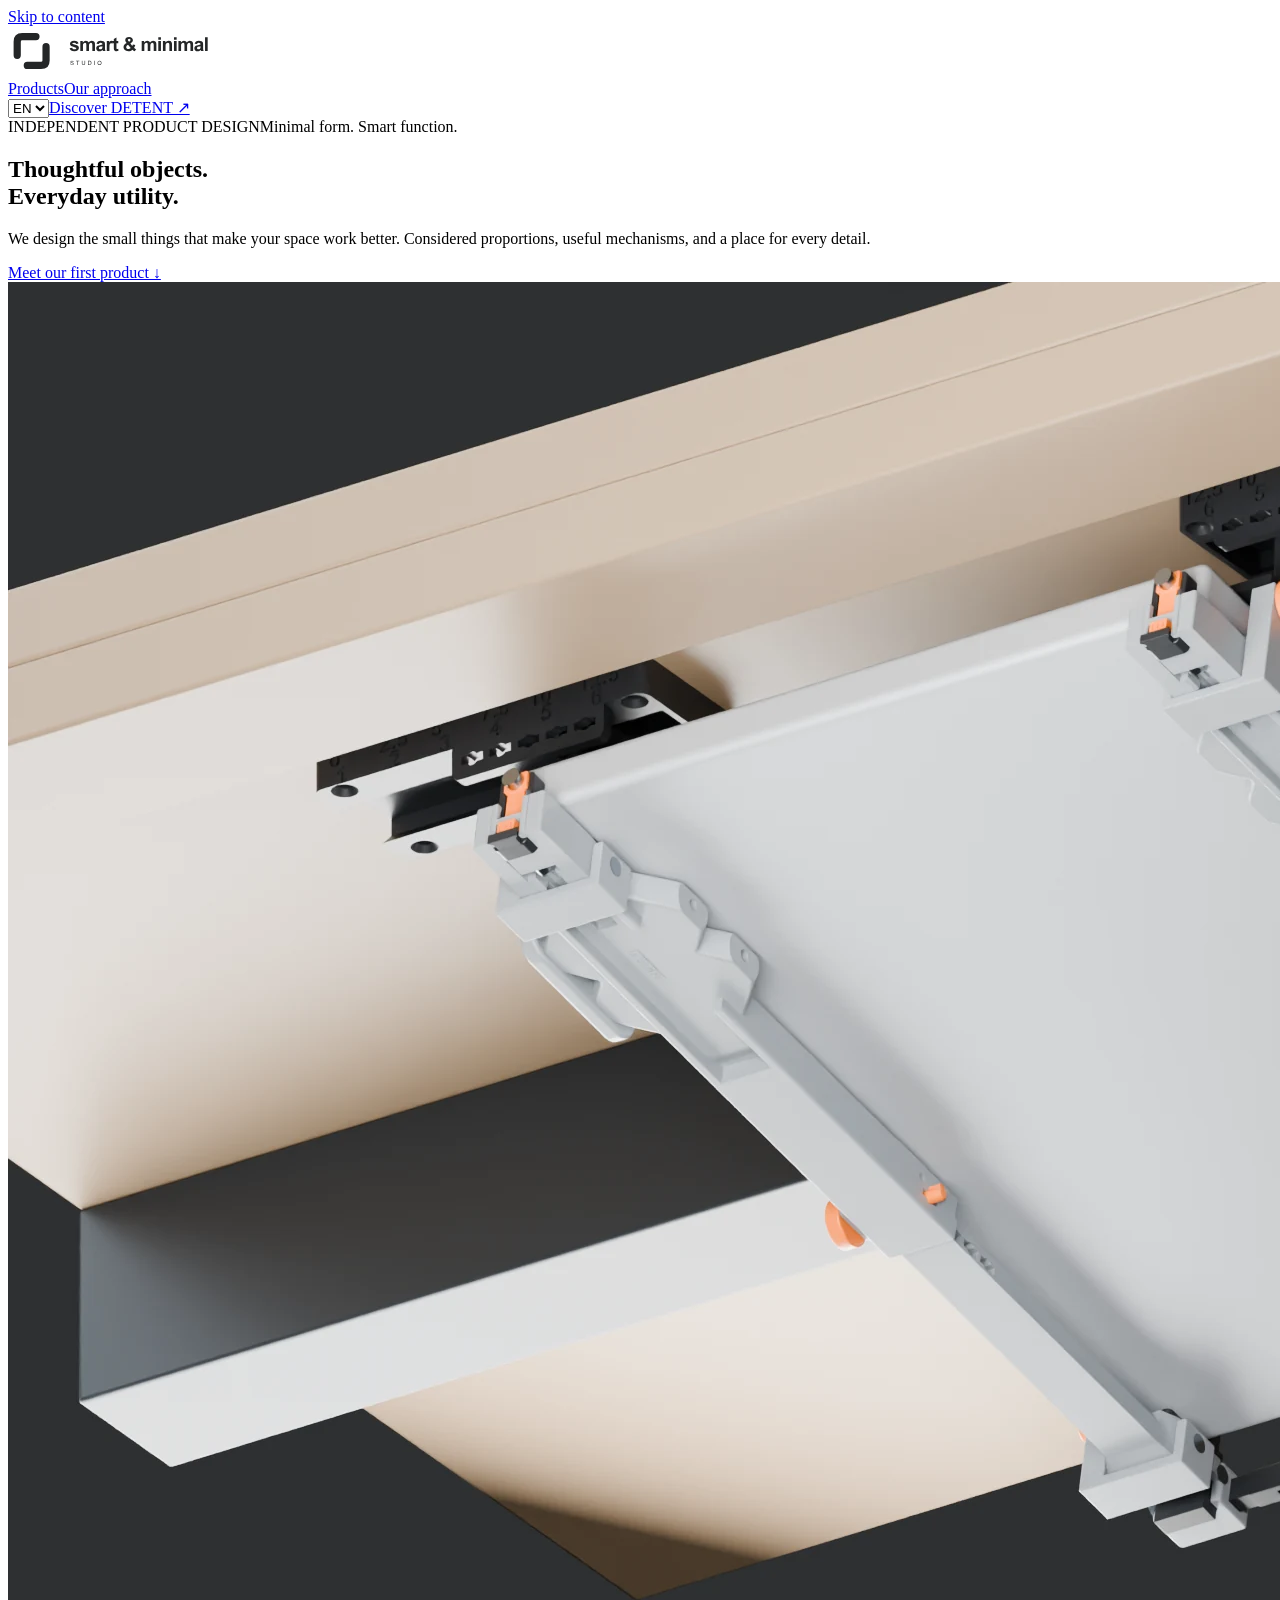
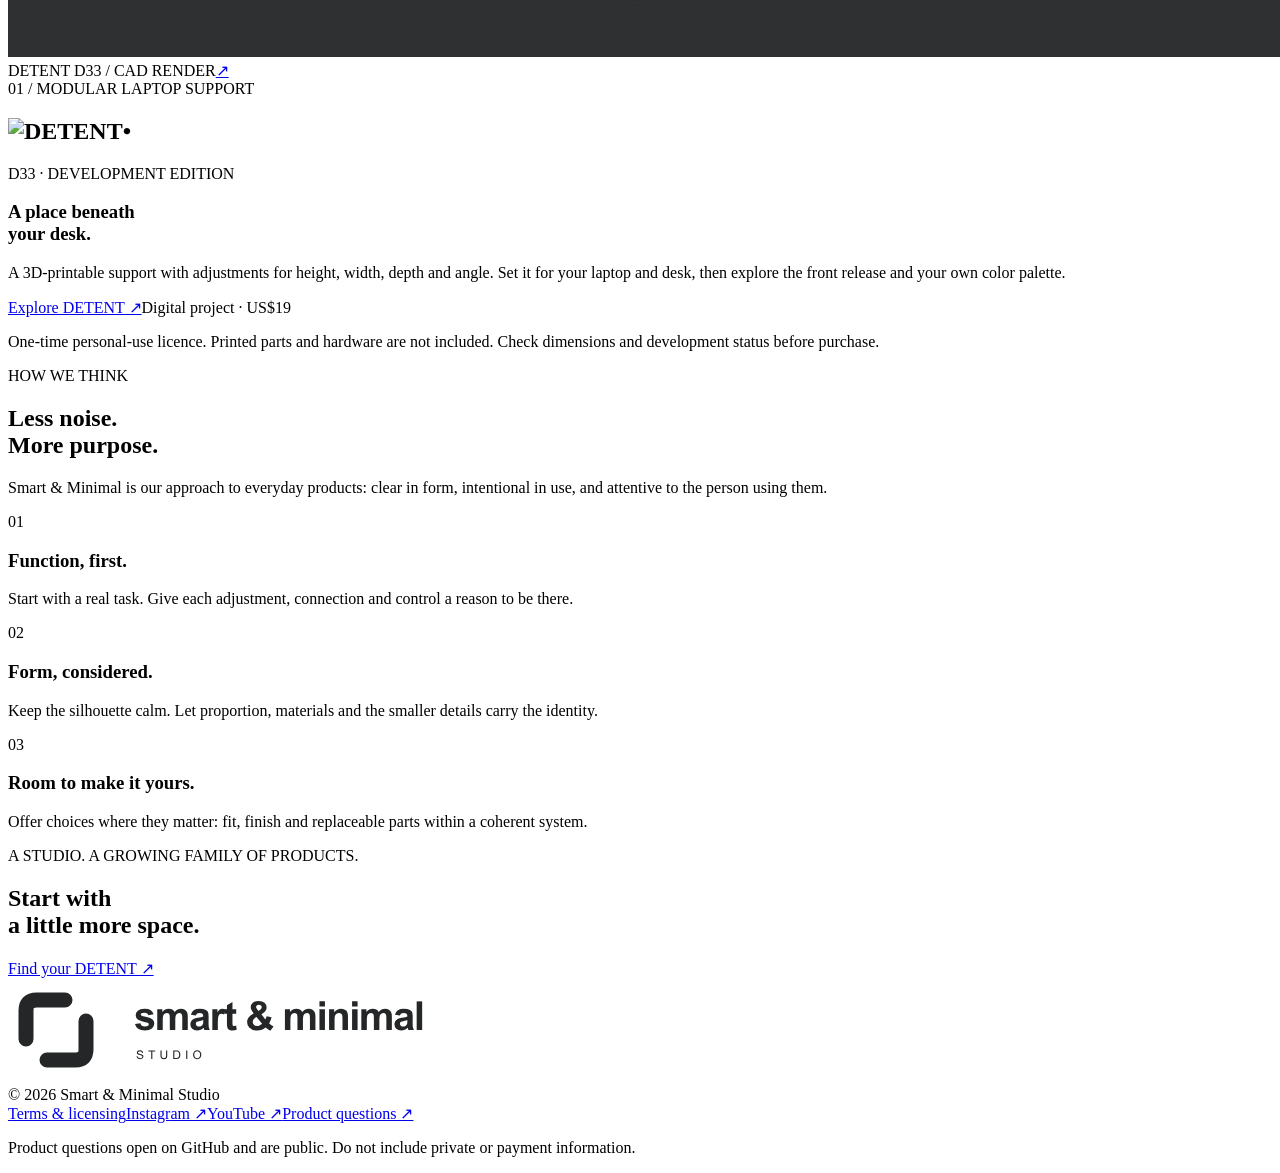
==== commit bbf55bdf: "Clarify D33 purchase requirements and move hosting to Cloudflare" ====
--- a/docs/index.html
+++ b/docs/index.html
@@ -4,8 +4,8 @@
 <meta charset="utf-8"><meta name="viewport" content="width=device-width,initial-scale=1">
 <title>Smart &amp; Minimal Studio — Thoughtful objects. Everyday utility.</title>
 <meta name="description" content="Independent product design. Smart & Minimal Studio creates thoughtful objects and digital design projects, starting with DETENT, a modular under-desk laptop support.">
-<meta name="theme-color" content="#f1f0eb"><link rel="canonical" href="https://smartminimalstudio.github.io/">
-<meta property="og:title" content="Smart & Minimal Studio"><meta property="og:description" content="Thoughtful objects. Everyday utility. Discover DETENT, our modular laptop support."><meta property="og:type" content="website"><meta property="og:image" content="https://smartminimalstudio.github.io/products/detent/assets/renders/hero.webp">
+<meta name="theme-color" content="#f1f0eb"><link rel="canonical" href="https://smartminimalstudio.pages.dev/">
+<meta property="og:title" content="Smart & Minimal Studio"><meta property="og:description" content="Thoughtful objects. Everyday utility. Discover DETENT, our modular laptop support."><meta property="og:type" content="website"><meta property="og:image" content="https://smartminimalstudio.pages.dev/products/detent/assets/renders/hero.webp">
 <link rel="icon" href="assets/brand/avatar.svg" type="image/svg+xml"><link rel="stylesheet" href="assets/studio.css?v=1"><script defer src="assets/studio.js?v=1"></script>
 <script defer src="assets/measurement.js?v=analytics1" data-container="GTM-TQ9M5MBR" data-measurement="G-B96EMNW1M1"></script></head>
 <body>
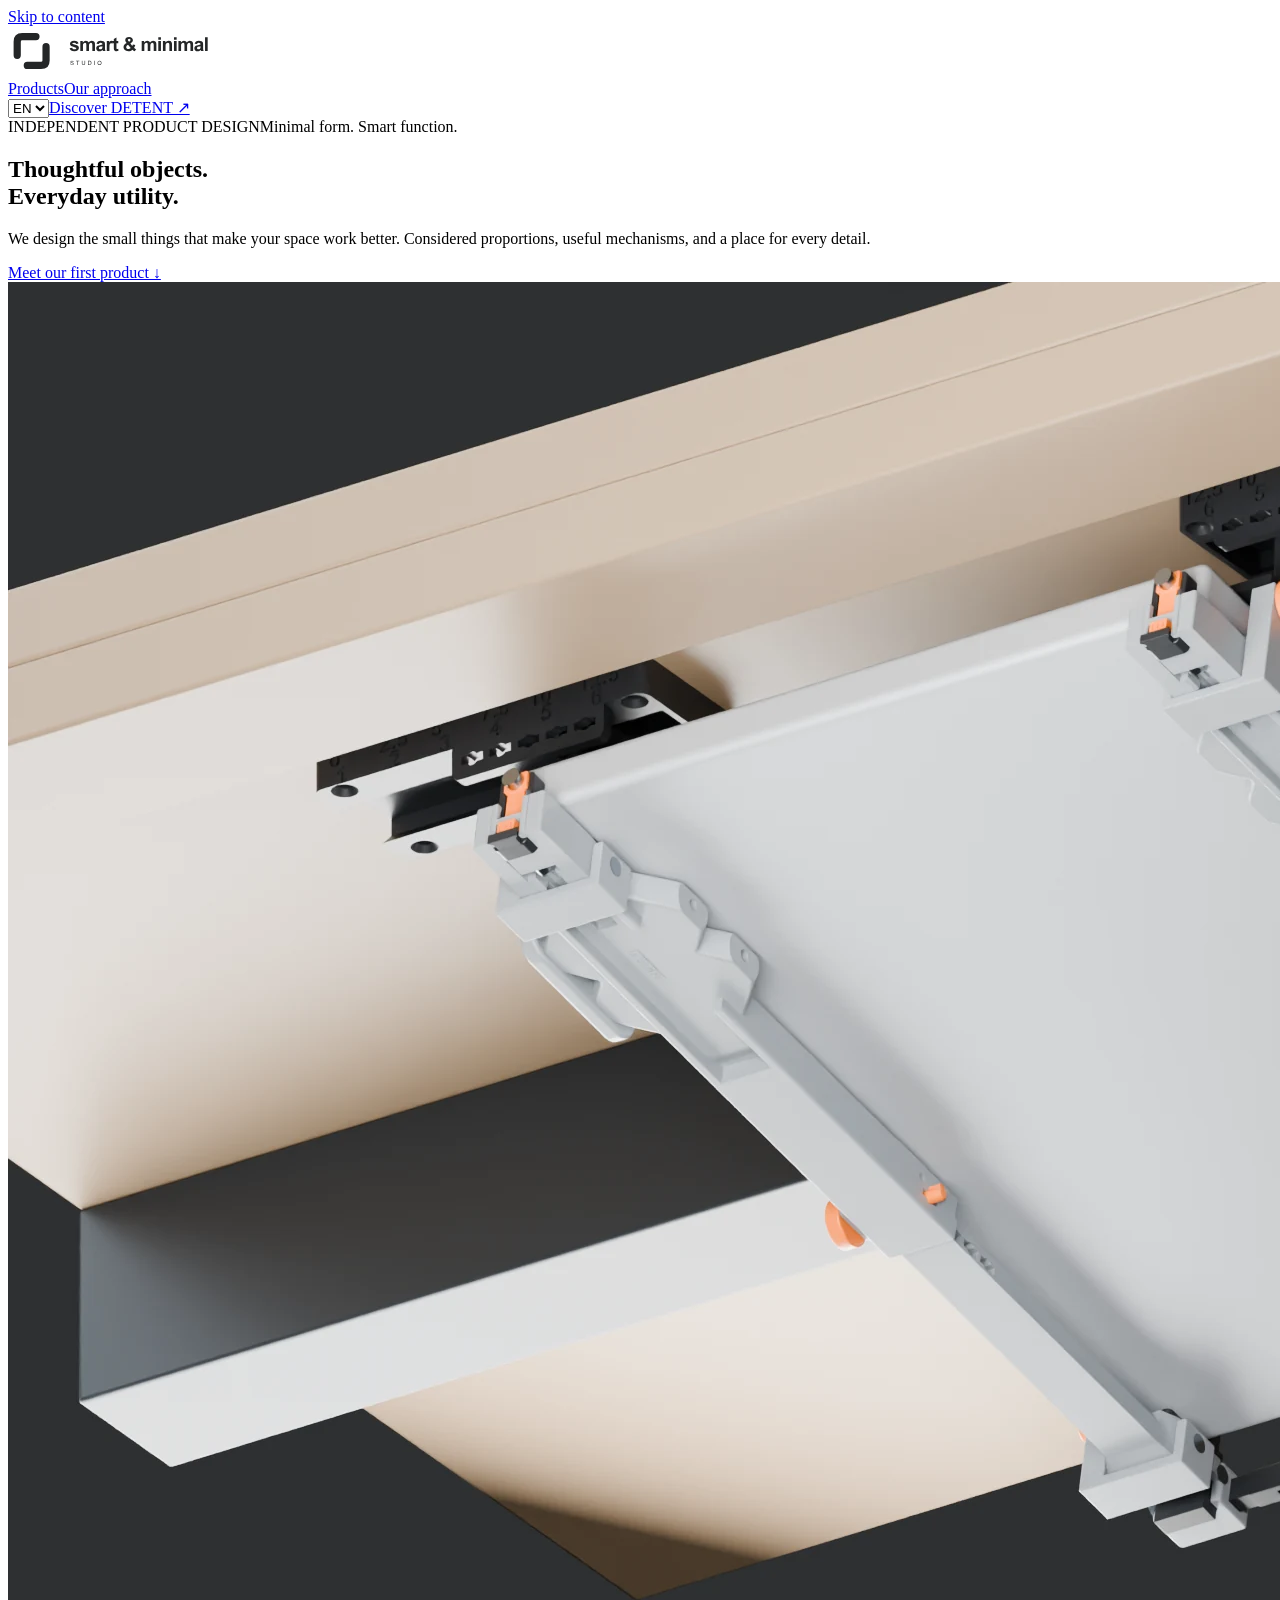
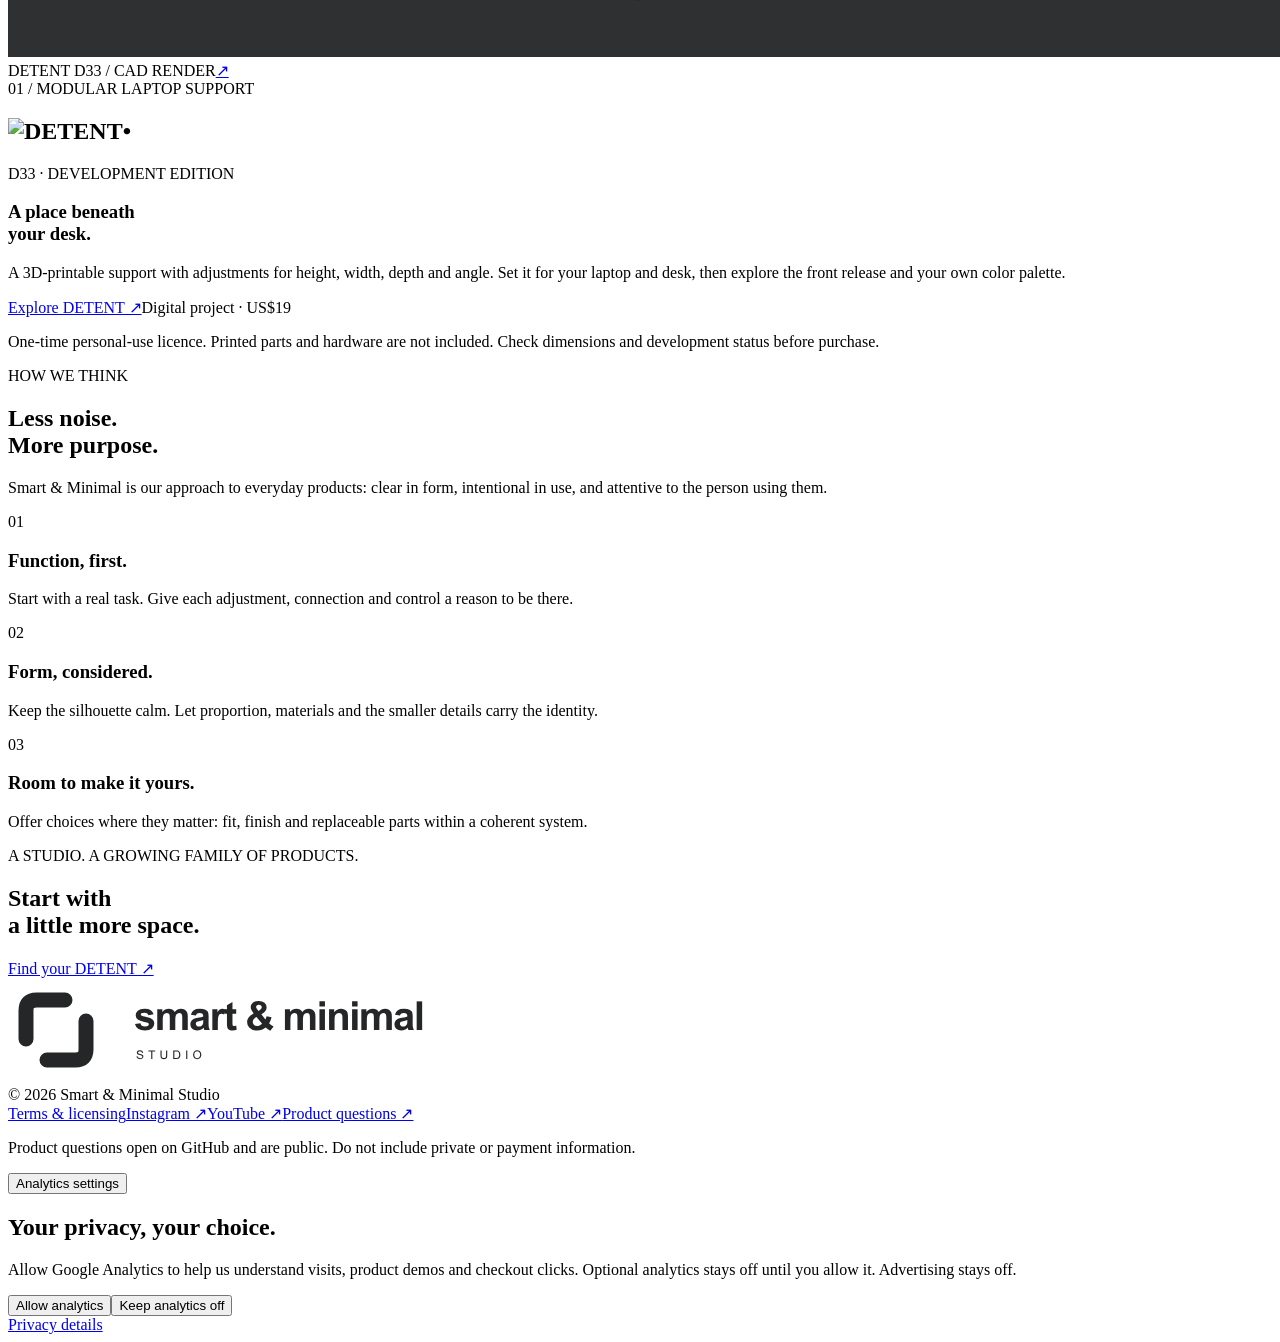
==== commit 6cc99078: "Explain DETENT build requirements and link consented checkout measurement" ====
--- a/docs/index.html
+++ b/docs/index.html
@@ -7,7 +7,7 @@
 <meta name="theme-color" content="#f1f0eb"><link rel="canonical" href="https://smartminimalstudio.pages.dev/">
 <meta property="og:title" content="Smart & Minimal Studio"><meta property="og:description" content="Thoughtful objects. Everyday utility. Discover DETENT, our modular laptop support."><meta property="og:type" content="website"><meta property="og:image" content="https://smartminimalstudio.pages.dev/products/detent/assets/renders/hero.webp">
 <link rel="icon" href="assets/brand/avatar.svg" type="image/svg+xml"><link rel="stylesheet" href="assets/studio.css?v=1"><script defer src="assets/studio.js?v=1"></script>
-<script defer src="assets/measurement.js?v=analytics1" data-container="GTM-TQ9M5MBR" data-measurement="G-B96EMNW1M1"></script></head>
+<script defer src="assets/measurement.js?v=analytics2" data-container="GTM-TQ9M5MBR" data-measurement="G-B96EMNW1M1"></script><meta name="google-site-verification" content="LZX2vpSz2KB4K9aFD7AvgYQ75HIwzDcwHEacvJKjPck"></head>
 <body>
 <a class="skip" href="#main">Skip to content</a>
 <header class="header"><a class="brand" href="./" aria-label="Smart &amp; Minimal Studio home"><img src="assets/brand/wordmark.svg" alt="Smart &amp; Minimal Studio" width="204" height="50"></a><nav aria-label="Main navigation"><a href="#products" data-en="Products" data-pt="Produtos">Products</a><a href="#approach" data-en="Our approach" data-pt="Nossa abordagem">Our approach</a></nav><div class="header-right"><select id="language" aria-label="Language"><option value="en">EN</option><option value="pt">PT</option></select><a class="header-link" href="products/detent/" data-en="Discover DETENT ↗" data-pt="Conheça o DETENT ↗">Discover DETENT ↗</a></div></header>
